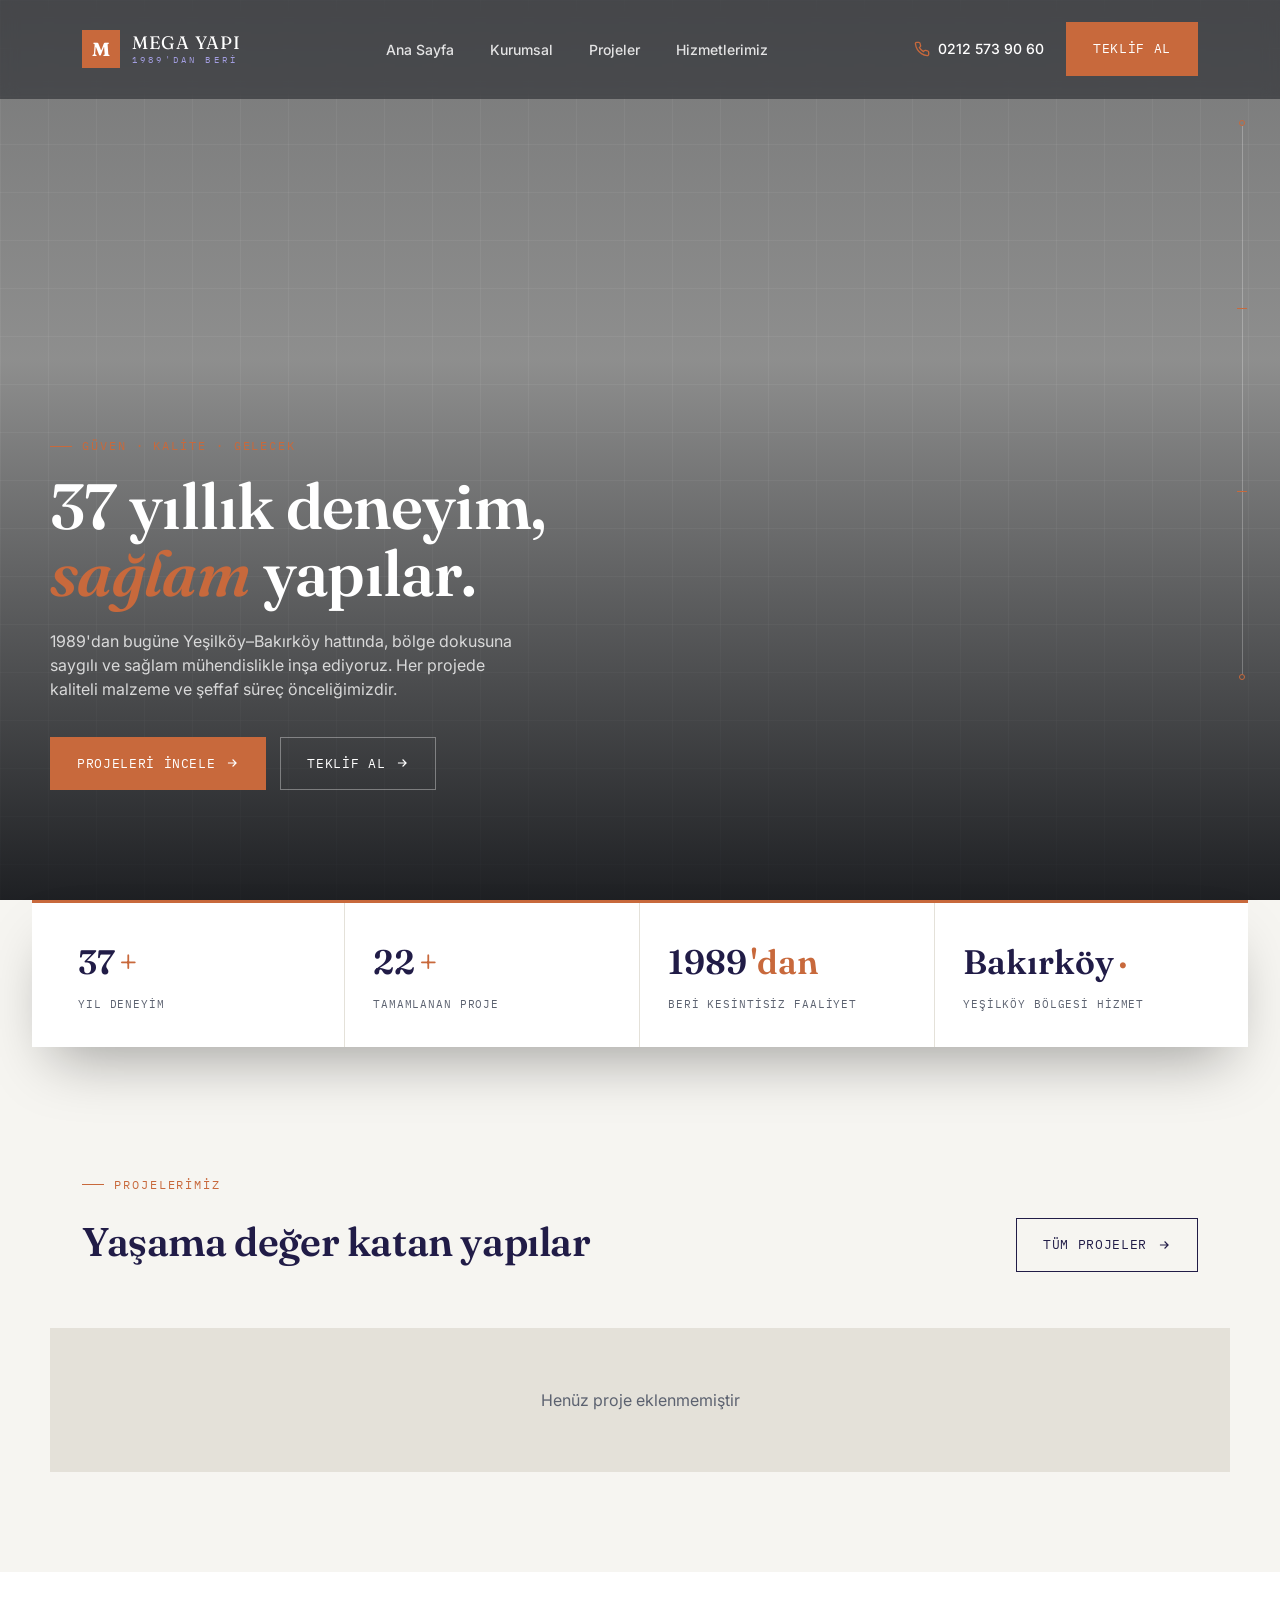
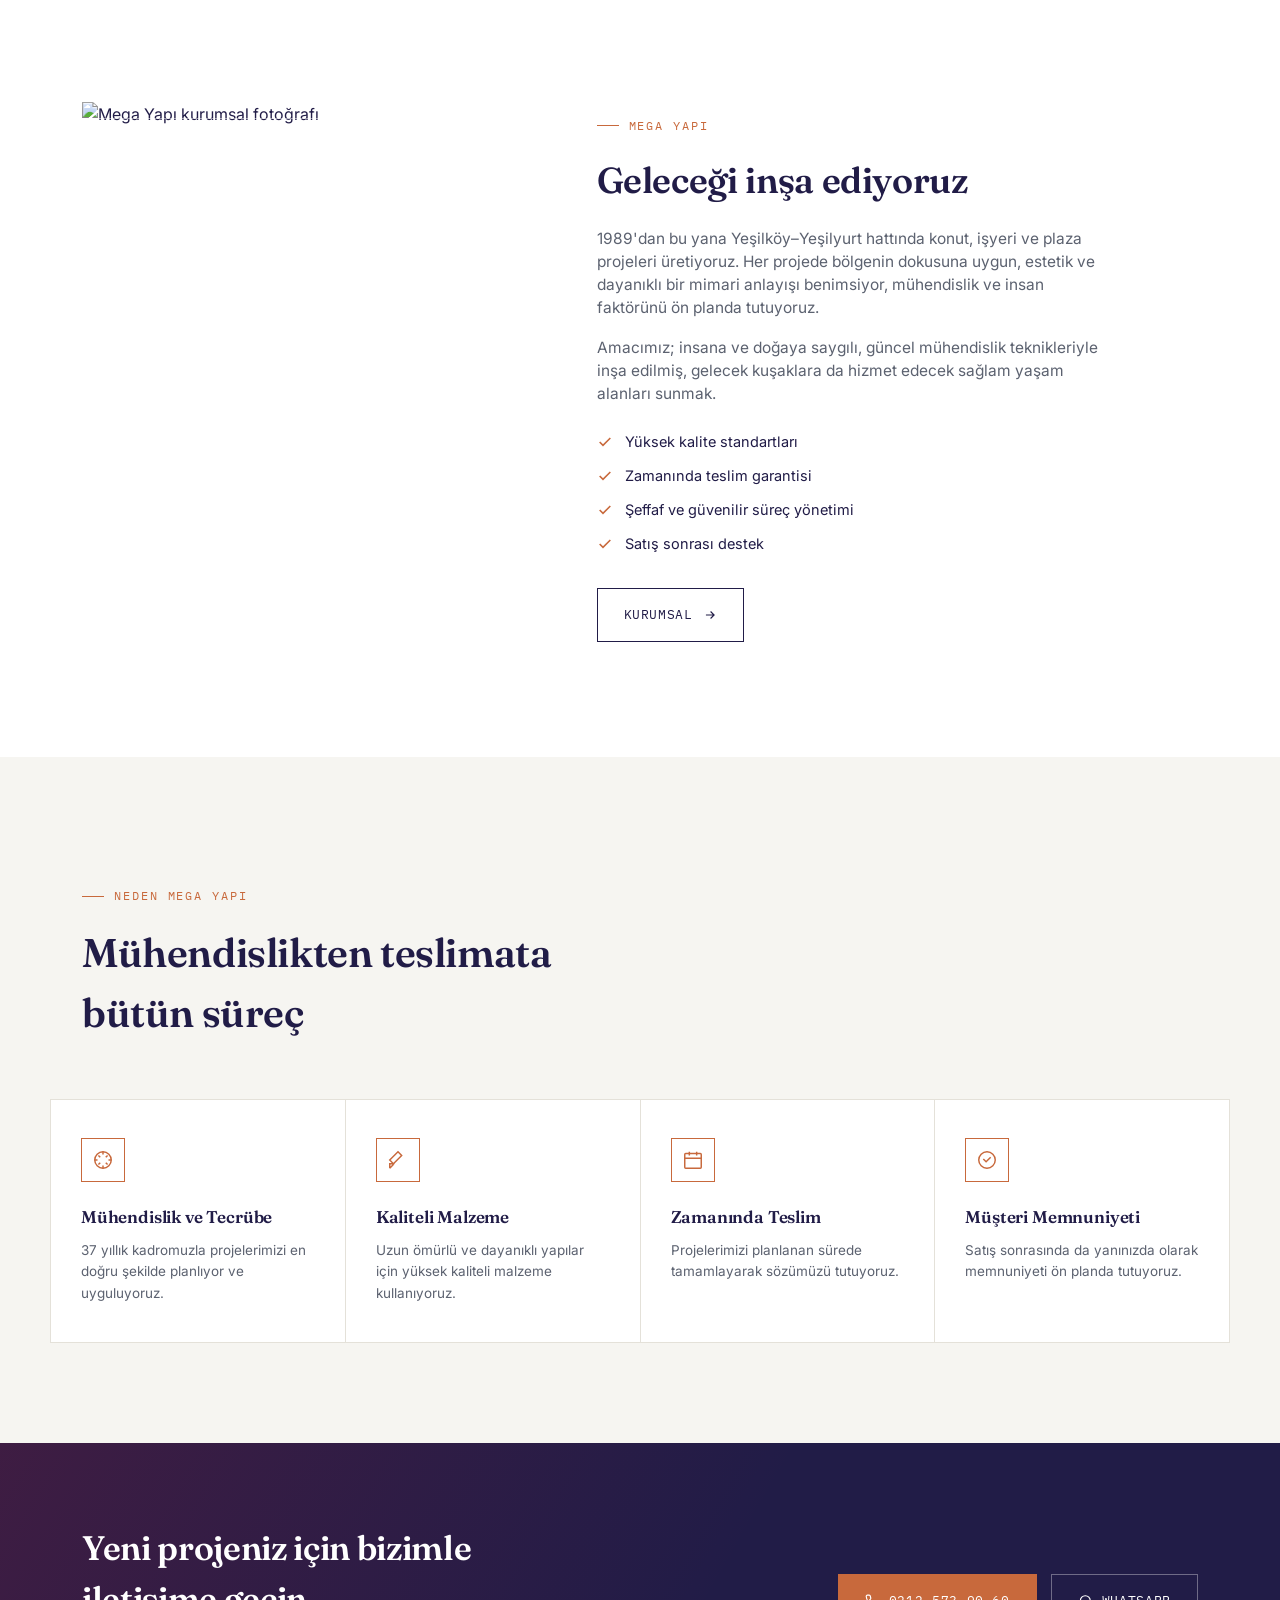
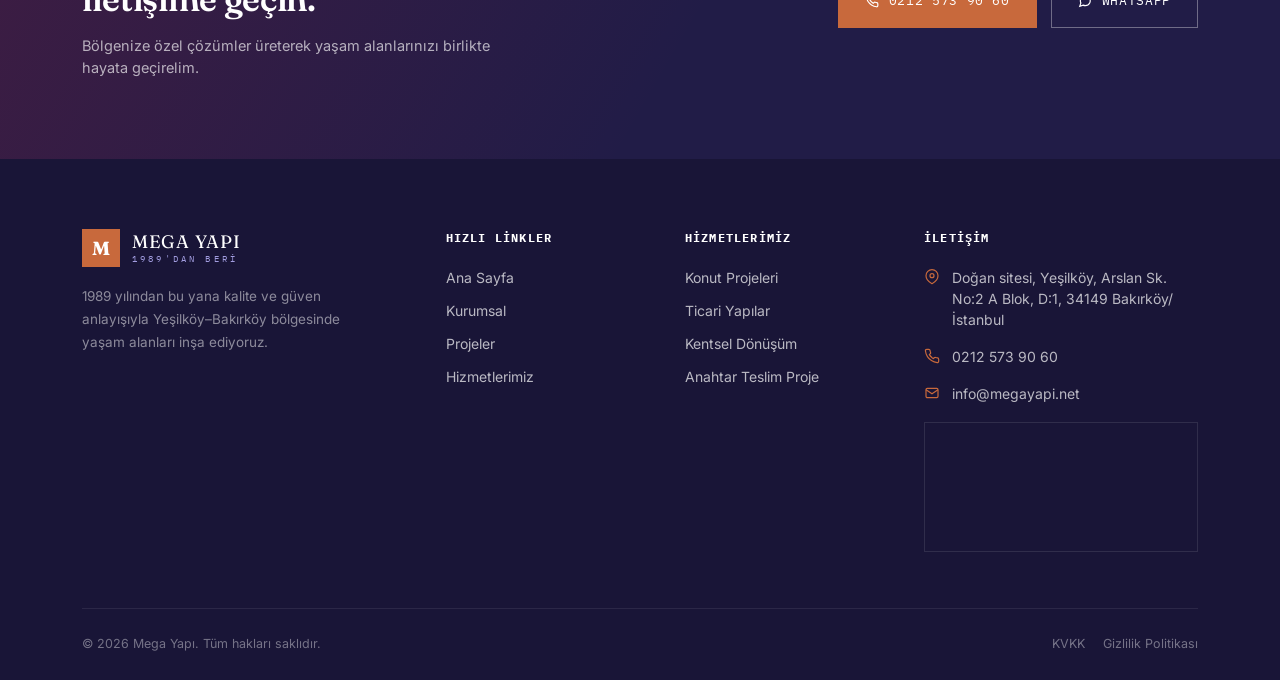
==== index.html @ 312c589a "Update index.html" ====
<!DOCTYPE html>
<html lang="tr">
<head>
<meta charset="UTF-8">
<meta name="viewport" content="width=device-width, initial-scale=1.0">
<title>Mega Yapı — 1989'dan Bugüne Güven, Kalite, Gelecek</title>
<meta name="description" content="1989'dan bu yana Yeşilköy–Bakırköy bölgesinde 37 yıllık deneyimle konut, işyeri ve plaza projeleri üretiyoruz. Kalite, güven ve şeffaf süreç yönetimi ile sağlam yapılar inşa ediyoruz.">
<meta property="og:title" content="Mega Yapı — 1989'dan Bugüne Güven, Kalite, Gelecek">
<meta property="og:description" content="37 yıllık deneyimle, Yeşilköy–Bakırköy bölgesinde yaşam alanları inşa ediyoruz.">
<meta property="og:type" content="website">
<meta property="og:image" content="https://megayapi.net/images/slider/Hrt2.jpg">
<meta name="twitter:card" content="summary_large_image">
<meta name="twitter:title" content="Mega Yapı — 1989'dan Bugüne Güven, Kalite, Gelecek">
<meta name="twitter:description" content="37 yıllık deneyimle, Yeşilköy–Bakırköy bölgesinde yaşam alanları inşa ediyoruz.">
<meta name="twitter:image" content="https://megayapi.net/images/slider/Hrt2.jpg">

<script type="application/ld+json">
{
  "@context": "https://schema.org",
  "@type": "LocalBusiness",
  "name": "Mega Yapı",
  "description": "İnşaat ve gayrimenkul geliştirme şirketi",
  "image": "https://megayapi.net/images/slider/Hrt2.jpg",
  "address": {
    "@type": "PostalAddress",
    "streetAddress": "Yeşilköy Mah. Demiryolu Cad. No:32",
    "addressLocality": "Bakırköy",
    "addressRegion": "İstanbul",
    "postalCode": "34570",
    "addressCountry": "TR"
  },
  "telephone": "+902125739060",
  "email": "info@megayapi.net",
  "founded": "1989",
  "foundingDate": "1989",
  "sameAs": [
    "https://www.instagram.com/megayapi",
    "https://www.facebook.com/megayapi",
    "https://www.linkedin.com/company/megayapi"
  ]
}
</script>

<link rel="preconnect" href="https://fonts.googleapis.com">
<link href="https://fonts.googleapis.com/css2?family=Fraunces:opsz,wght@9..144,400;9..144,500;9..144,600;9..144,700&family=Inter:wght@400;500;600;700&family=IBM+Plex+Mono:wght@400;500;600&display=swap" rel="stylesheet">
<link rel="stylesheet" href="assets/css/style.css">
<style>
  .hero{
    position:relative;min-height:100vh;
    display:flex;align-items:flex-end;
    overflow:hidden;color:#fff;
  }
  .hero-bg{
    position:absolute;inset:0;
    background-image:linear-gradient(180deg, rgba(15,17,21,0.55) 0%, rgba(15,17,21,0.45) 40%, rgba(12,14,18,0.92) 100%), url('https://megayapi.net/images/slider/Hrt2.jpg');
    background-size:cover;background-position:center;
  }
  .blueprint-grid{
    position:absolute;inset:0;
    background-image:
      linear-gradient(rgba(255,255,255,0.05) 1px, transparent 1px),
      linear-gradient(90deg, rgba(255,255,255,0.05) 1px, transparent 1px);
    background-size:48px 48px;
    mix-blend-mode:overlay;
    pointer-events:none;
  }
  .dim-rail{
    position:absolute;right:28px;top:120px;bottom:220px;width:20px;
    display:flex;flex-direction:column;justify-content:space-between;
    align-items:center;
  }
  .dim-rail .stem{width:1px;flex:1;background:rgba(255,255,255,0.25);}
  .dim-rail .tick{width:10px;height:1px;background:var(--red);}
  .dim-rail .cap{width:6px;height:6px;border:1px solid var(--red);border-radius:50%;}
  .hero-inner{
    position:relative;z-index:2;padding:160px 0 0;width:100%;
  }
  .hero-content{max-width:640px;}
  .hero h1{
    font-size:clamp(38px,5.6vw,64px);
    line-height:1.04;color:#fff;margin-bottom:22px;
  }
  .hero h1 em{font-style:italic;color:var(--red);}
  .hero p.lead{
    font-size:16px;color:rgba(255,255,255,0.78);max-width:480px;margin-bottom:36px;
  }
  .hero-ctas{display:flex;gap:14px;flex-wrap:wrap;margin-bottom:110px;}

  .stats{
    position:relative;z-index:3;
    background:var(--white);
    margin:0 32px -1px;
    border-top:3px solid var(--red);
    box-shadow:0 30px 60px -20px rgba(0,0,0,0.35);
  }
  .stats-grid{
    max-width:1180px;margin:0 auto;
    display:grid;grid-template-columns:repeat(4,1fr);
  }
  .stat{
    padding:34px 28px;border-right:1px solid var(--line);
  }
  .stat:last-child{border-right:none;}
  .stat .num{
    font-family:'Fraunces',serif;font-size:34px;font-weight:600;color:var(--ink);
    display:flex;align-items:baseline;gap:4px;
  }
  .stat .num span{color:var(--red);}
  .stat .label{
    font-family:'IBM Plex Mono',monospace;font-size:11px;letter-spacing:0.08em;
    text-transform:uppercase;color:var(--steel);margin-top:8px;
  }

  section{padding:130px 0 100px;}
  .section-head{
    display:flex;justify-content:space-between;align-items:flex-end;
    margin-bottom:56px;gap:24px;flex-wrap:wrap;
  }
  .section-head h2{font-size:clamp(28px,3.4vw,40px);max-width:520px;}

  .projects-grid{
    display:grid;grid-template-columns:repeat(4,1fr);gap:2px;
    background:var(--line);
  }
  .project-card{
    position:relative;background:var(--ink);aspect-ratio:3/4;overflow:hidden;
    display:flex;flex-direction:column;justify-content:flex-end;cursor:pointer;
  }
  .project-card img{
    position:absolute;inset:0;width:100%;height:100%;object-fit:cover;
    transition:transform .6s cubic-bezier(.2,.7,.2,1);
  }
  .project-card::before{
    content:"";position:absolute;inset:0;
    background:linear-gradient(180deg, rgba(15,17,21,0) 40%, rgba(10,11,14,0.94) 100%);
    z-index:1;
  }
  .project-card:hover img{transform:scale(1.07);}
  .project-body{position:relative;z-index:2;padding:22px;color:#fff;}
  .project-tag{
    font-family:'IBM Plex Mono',monospace;font-size:11px;color:var(--red);
    letter-spacing:0.08em;margin-bottom:8px;display:block;
  }
  .project-body h3{font-size:19px;color:#fff;margin-bottom:4px;font-weight:600;}
  .project-body .loc{font-size:12px;color:rgba(255,255,255,0.65);text-transform:uppercase;letter-spacing:0.04em;margin-bottom:14px;}
  .project-link{
    font-family:'IBM Plex Mono',monospace;font-size:11px;color:#fff;
    display:inline-flex;align-items:center;gap:6px;letter-spacing:0.05em;
    border-bottom:1px solid rgba(255,255,255,0.3);padding-bottom:4px;
  }
  .project-link svg{width:11px;height:11px;}

  .about{background:var(--white);}
  .about-grid{
    display:grid;grid-template-columns:0.85fr 1.15fr;gap:70px;align-items:center;
  }
  .about-media{position:relative;aspect-ratio:4/5;overflow:hidden;}
  .about-media img{width:100%;height:100%;object-fit:cover;}
  .about-media .frame{
    position:absolute;inset:16px;border:1px solid rgba(255,255,255,0.5);pointer-events:none;
  }
  .about-text p{color:var(--steel);font-size:15.5px;margin-bottom:16px;max-width:520px;}
  .check-list{margin:26px 0 34px;display:grid;gap:12px;}
  .check-list li{display:flex;align-items:center;gap:12px;font-size:14.5px;color:var(--ink);}
  .check-list svg{width:16px;height:16px;color:var(--red);flex-shrink:0;}

  .services{background:var(--paper);}
  .services-grid{display:grid;grid-template-columns:repeat(4,1fr);gap:1px;background:var(--line);border:1px solid var(--line);}
  .service-card{background:var(--white);padding:38px 30px;}
  .service-icon{
    width:44px;height:44px;border:1px solid var(--red);
    display:flex;align-items:center;justify-content:center;margin-bottom:22px;
  }
  .service-icon svg{width:22px;height:22px;color:var(--red);}
  .service-card h3{font-size:17px;margin-bottom:10px;font-weight:600;}
  .service-card p{font-size:13.5px;color:var(--steel);line-height:1.6;}

  .cta{
    position:relative;background:var(--ink);color:#fff;padding:80px 0;overflow:hidden;
  }
  .cta::before{
    content:"";position:absolute;inset:0;
    background-image:linear-gradient(120deg, rgba(195,31,46,0.18), transparent 55%);
  }
  .cta-inner{position:relative;z-index:1;display:flex;justify-content:space-between;align-items:center;gap:30px;flex-wrap:wrap;}
  .cta h2{font-size:clamp(24px,3vw,34px);max-width:480px;color:#fff;margin-bottom:10px;}
  .cta p{color:rgba(255,255,255,0.65);font-size:14.5px;max-width:420px;}
  .cta-actions{display:flex;gap:14px;flex-wrap:wrap;}

  @media (max-width:900px){
    nav{display:none;}
    .head-phone{display:none;}
    .burger{display:flex;}
    .stats-grid{grid-template-columns:repeat(2,1fr);}
    .stat:nth-child(2){border-right:none;}
    .stat{border-bottom:1px solid var(--line);}
    .projects-grid{grid-template-columns:repeat(2,1fr);}
    .about-grid{grid-template-columns:1fr;}
    .about-media{aspect-ratio:16/9;}
    .services-grid{grid-template-columns:repeat(2,1fr);}
    .hero-ctas{margin-bottom:70px;}
    .dim-rail{display:none;}
  }
  @media (max-width:560px){
    .projects-grid{grid-template-columns:1fr;}
    .services-grid{grid-template-columns:1fr;}
    .stats-grid{grid-template-columns:1fr;}
    .stat{border-right:none;}
    .cta-inner{flex-direction:column;align-items:flex-start;}
  }
</style>
</head>
<body>

<header id="siteHeader">
  <div class="wrap">
    <a class="logo" href="index.html">
      <div class="mark">M</div>
      <div class="word">MEGA YAPI<span>1989'DAN BERİ</span></div>
    </a>
    <nav>
      <ul>
        <li><a href="index.html">Ana Sayfa</a></li>
        <li><a href="kurumsal.html">Kurumsal</a></li>
        <li><a href="projeler.html">Projeler</a></li>
        <li><a href="hizmetler.html">Hizmetlerimiz</a></li>
      </ul>
    </nav>
    <div class="head-actions">
      <a class="head-phone" href="tel:+902125739060">
        <svg viewBox="0 0 24 24" fill="none" stroke="currentColor" stroke-width="2"><path d="M22 16.92v3a2 2 0 0 1-2.18 2 19.79 19.79 0 0 1-8.63-3.07 19.5 19.5 0 0 1-6-6 19.79 19.79 0 0 1-3.07-8.67A2 2 0 0 1 4.12 2h3a2 2 0 0 1 2 1.72 12.84 12.84 0 0 0 .7 2.81 2 2 0 0 1-.45 2.11L8.09 9.91a16 16 0 0 0 6 6l1.27-1.27a2 2 0 0 1 2.11-.45 12.84 12.84 0 0 0 2.81.7A2 2 0 0 1 22 16.92z"/></svg>
        0212 573 90 60
      </a>
      <a class="btn btn-primary" href="#iletisim">Teklif Al</a>
      <button class="burger" id="burgerBtn" aria-label="Menü" aria-expanded="false"><span></span><span></span><span></span></button>
    </div>
  </div>
</header>

<section class="hero" id="top" style="padding:0;">
  <div class="hero-bg"></div>
  <div class="blueprint-grid"></div>
  <div class="dim-rail">
    <div class="cap"></div><div class="stem"></div><div class="tick"></div>
    <div class="stem"></div><div class="tick"></div><div class="stem"></div><div class="cap"></div>
  </div>
  <div class="hero-inner wrap">
    <div class="hero-content">
      <div class="eyebrow">Güven · Kalite · Gelecek</div>
      <h1>37 yıllık deneyim,<br><em>sağlam</em> yapılar.</h1>
      <p class="lead">1989'dan bugüne Yeşilköy–Bakırköy hattında, bölge dokusuna saygılı ve sağlam mühendislikle inşa ediyoruz. Her projede kaliteli malzeme ve şeffaf süreç önceliğimizdir.</p>
      <div class="hero-ctas">
        <a class="btn btn-primary" href="projeler.html">Projeleri İncele
          <svg viewBox="0 0 24 24" fill="none" stroke="currentColor" stroke-width="2"><path d="M5 12h14M13 6l6 6-6 6"/></svg>
        </a>
        <a class="btn btn-ghost" href="#iletisim">Teklif Al
          <svg viewBox="0 0 24 24" fill="none" stroke="currentColor" stroke-width="2"><path d="M5 12h14M13 6l6 6-6 6"/></svg>
        </a>
      </div>
    </div>
  </div>
</section>

<div class="stats">
  <div class="stats-grid">
    <div class="stat">
      <div class="num">37<span>+</span></div>
      <div class="label">Yıl Deneyim</div>
    </div>
    <div class="stat">
      <div class="num">22<span>+</span></div>
      <div class="label">Tamamlanan Proje</div>
    </div>
    <div class="stat">
      <div class="num">1989<span>'dan</span></div>
      <div class="label">Beri Kesintisiz Faaliyet</div>
    </div>
    <div class="stat">
      <div class="num">Bakırköy<span>·</span></div>
      <div class="label">Yeşilköy Bölgesi Hizmet</div>
    </div>
  </div>
</div>

<section id="projeler">
  <div class="wrap">
    <div class="section-head">
      <div>
        <div class="eyebrow">Projelerimiz</div>
        <h2>Yaşama değer katan yapılar</h2>
      </div>
      <a class="btn btn-dark" href="projeler.html">Tüm Projeler
        <svg viewBox="0 0 24 24" fill="none" stroke="currentColor" stroke-width="2"><path d="M5 12h14M13 6l6 6-6 6"/></svg>
      </a>
    </div>
  </div>
  <div class="wrap" style="padding:0;">
    <div class="projects-grid" id="homeProjectsGrid">
      <div style="grid-column:1/-1;text-align:center;padding:60px 20px;color:var(--steel);">
        <p>Henüz proje eklenmemiştir</p>
      </div>
    </div>
  </div>
</section>

<section class="about" id="kurumsal">
  <div class="wrap about-grid">
    <div class="about-media">
      <img src="https://megayapi.net/images/headers/kurumsal.jpg" alt="Mega Yapı kurumsal fotoğrafı">
      <div class="frame"></div>
    </div>
    <div class="about-text">
      <div class="eyebrow">Mega Yapı</div>
      <h2 style="font-size:clamp(26px,3vw,36px);margin-bottom:20px;">Geleceği inşa ediyoruz</h2>
      <p>1989'dan bu yana Yeşilköy–Yeşilyurt hattında konut, işyeri ve plaza projeleri üretiyoruz. Her projede bölgenin dokusuna uygun, estetik ve dayanıklı bir mimari anlayışı benimsiyor, mühendislik ve insan faktörünü ön planda tutuyoruz.</p>
      <p>Amacımız; insana ve doğaya saygılı, güncel mühendislik teknikleriyle inşa edilmiş, gelecek kuşaklara da hizmet edecek sağlam yaşam alanları sunmak.</p>
      <ul class="check-list">
        <li><svg viewBox="0 0 24 24" fill="none" stroke="currentColor" stroke-width="2.4"><path d="M20 6L9 17l-5-5"/></svg>Yüksek kalite standartları</li>
        <li><svg viewBox="0 0 24 24" fill="none" stroke="currentColor" stroke-width="2.4"><path d="M20 6L9 17l-5-5"/></svg>Zamanında teslim garantisi</li>
        <li><svg viewBox="0 0 24 24" fill="none" stroke="currentColor" stroke-width="2.4"><path d="M20 6L9 17l-5-5"/></svg>Şeffaf ve güvenilir süreç yönetimi</li>
        <li><svg viewBox="0 0 24 24" fill="none" stroke="currentColor" stroke-width="2.4"><path d="M20 6L9 17l-5-5"/></svg>Satış sonrası destek</li>
      </ul>
      <a class="btn btn-dark" href="kurumsal.html">Kurumsal
        <svg viewBox="0 0 24 24" fill="none" stroke="currentColor" stroke-width="2"><path d="M5 12h14M13 6l6 6-6 6"/></svg>
      </a>
    </div>
  </div>
</section>

<section class="services" id="hizmetler">
  <div class="wrap">
    <div class="section-head">
      <div>
        <div class="eyebrow">Neden Mega Yapı</div>
        <h2>Mühendislikten teslimata bütün süreç</h2>
      </div>
    </div>
  </div>
  <div class="wrap" style="padding:0;">
    <div class="services-grid">
      <div class="service-card">
        <div class="service-icon"><svg viewBox="0 0 24 24" fill="none" stroke="currentColor" stroke-width="1.6"><circle cx="12" cy="12" r="9"/><path d="M12 3v3M12 18v3M3 12h3M18 12h3M7 7l2 2M17 7l-2 2M7 17l2-2M17 17l-2-2"/></svg></div>
        <h3>Mühendislik ve Tecrübe</h3>
        <p>37 yıllık kadromuzla projelerimizi en doğru şekilde planlıyor ve uyguluyoruz.</p>
      </div>
      <div class="service-card">
        <div class="service-icon"><svg viewBox="0 0 24 24" fill="none" stroke="currentColor" stroke-width="1.6"><path d="M3 21l4-4M3 21v-5h5"/><path d="M12 3l4 4-9 9-4-4 9-9z"/></svg></div>
        <h3>Kaliteli Malzeme</h3>
        <p>Uzun ömürlü ve dayanıklı yapılar için yüksek kaliteli malzeme kullanıyoruz.</p>
      </div>
      <div class="service-card">
        <div class="service-icon"><svg viewBox="0 0 24 24" fill="none" stroke="currentColor" stroke-width="1.6"><rect x="3" y="5" width="18" height="16" rx="1"/><path d="M3 10h18M8 3v4M16 3v4"/></svg></div>
        <h3>Zamanında Teslim</h3>
        <p>Projelerimizi planlanan sürede tamamlayarak sözümüzü tutuyoruz.</p>
      </div>
      <div class="service-card">
        <div class="service-icon"><svg viewBox="0 0 24 24" fill="none" stroke="currentColor" stroke-width="1.6"><path d="M8 11l3 3 5-5"/><circle cx="12" cy="12" r="9"/></svg></div>
        <h3>Müşteri Memnuniyeti</h3>
        <p>Satış sonrasında da yanınızda olarak memnuniyeti ön planda tutuyoruz.</p>
      </div>
    </div>
  </div>
</section>

<div class="cta">
  <div class="wrap cta-inner">
    <div>
      <h2>Yeni projeniz için bizimle iletişime geçin.</h2>
      <p>Bölgenize özel çözümler üreterek yaşam alanlarınızı birlikte hayata geçirelim.</p>
    </div>
    <div class="cta-actions">
      <a class="btn btn-primary" href="tel:+902125739060">
        <svg viewBox="0 0 24 24" fill="none" stroke="currentColor" stroke-width="2"><path d="M22 16.92v3a2 2 0 0 1-2.18 2 19.79 19.79 0 0 1-8.63-3.07 19.5 19.5 0 0 1-6-6 19.79 19.79 0 0 1-3.07-8.67A2 2 0 0 1 4.12 2h3a2 2 0 0 1 2 1.72 12.84 12.84 0 0 0 .7 2.81 2 2 0 0 1-.45 2.11L8.09 9.91a16 16 0 0 0 6 6l1.27-1.27a2 2 0 0 1 2.11-.45 12.84 12.84 0 0 0 2.81.7A2 2 0 0 1 22 16.92z"/></svg>
        0212 573 90 60
      </a>
      <a class="btn btn-ghost" href="https://wa.me/902125739060" target="_blank" rel="noopener">
        <svg viewBox="0 0 24 24" fill="none" stroke="currentColor" stroke-width="2"><path d="M21 11.5a8.38 8.38 0 0 1-.9 3.8 8.5 8.5 0 0 1-7.6 4.7 8.38 8.38 0 0 1-3.8-.9L3 21l1.9-5.7a8.38 8.38 0 0 1-.9-3.8 8.5 8.5 0 0 1 8.5-8.5 8.38 8.38 0 0 1 8.5 8.5Z"/></svg>
        WhatsApp
      </a>
    </div>
  </div>
</div>

<footer id="iletisim">
  <div class="wrap">
    <div class="footer-grid">
      <div class="footer-brand">
        <a class="logo" href="index.html">
          <div class="mark">M</div>
          <div class="word" style="color:#fff;">MEGA YAPI<span>1989'DAN BERİ</span></div>
        </a>
        <p>1989 yılından bu yana kalite ve güven anlayışıyla Yeşilköy–Bakırköy bölgesinde yaşam alanları inşa ediyoruz.</p>
        
      </div>
      <div class="footer-col">
        <h4>Hızlı Linkler</h4>
        <ul>
          <li><a href="index.html">Ana Sayfa</a></li>
          <li><a href="kurumsal.html">Kurumsal</a></li>
          <li><a href="projeler.html">Projeler</a></li>
          <li><a href="hizmetler.html">Hizmetlerimiz</a></li>
        </ul>
      </div>
      <div class="footer-col">
        <h4>Hizmetlerimiz</h4>
        <ul>
          <li><a href="#">Konut Projeleri</a></li>
          <li><a href="#">Ticari Yapılar</a></li>
          <li><a href="#">Kentsel Dönüşüm</a></li>
          <li><a href="#">Anahtar Teslim Proje</a></li>
        </ul>
      </div>
      <div class="footer-col">
        <h4>İletişim</h4>
        <ul class="footer-contact">
          <li><svg viewBox="0 0 24 24" fill="none" stroke="currentColor" stroke-width="1.8"><path d="M21 10c0 7-9 12-9 12s-9-5-9-12a9 9 0 0 1 18 0z"/><circle cx="12" cy="10" r="3"/></svg><span>Doğan sitesi, Yeşilköy, Arslan Sk. No:2 A Blok, D:1, 34149 Bakırköy/İstanbul</span></li>
          <li><svg viewBox="0 0 24 24" fill="none" stroke="currentColor" stroke-width="1.8"><path d="M22 16.92v3a2 2 0 0 1-2.18 2 19.79 19.79 0 0 1-8.63-3.07 19.5 19.5 0 0 1-6-6 19.79 19.79 0 0 1-3.07-8.67A2 2 0 0 1 4.12 2h3a2 2 0 0 1 2 1.72 12.84 12.84 0 0 0 .7 2.81 2 2 0 0 1-.45 2.11L8.09 9.91a16 16 0 0 0 6 6l1.27-1.27a2 2 0 0 1 2.11-.45 12.84 12.84 0 0 0 2.81.7A2 2 0 0 1 22 16.92z"/></svg><a href="tel:+902125739060">0212 573 90 60</a></li>
          <li><svg viewBox="0 0 24 24" fill="none" stroke="currentColor" stroke-width="1.8"><rect x="3" y="5" width="18" height="14" rx="2"/><path d="M3 7l9 6 9-6"/></svg><a href="mailto:info@megayapi.net">info@megayapi.net</a></li>
        </ul>
        <div class="map-frame">
          <iframe src="https://www.google.com/maps/embed?pb=!1m18!1m12!1m3!1d3012.8884619821874!2d28.831822276151293!3d40.96202222227167!2m3!1f0!2f0!3f0!3m2!1i1024!2i768!4f13.1!3m3!1m2!1s0x14caa37582ceaa2f%3A0x5f963b68805dc794!2sMEGA%20YAPI!5e0!3m2!1sen!2str!4v1783405881844!5m2!1sen!2str" width="600" height="450" style="border:0;" allowfullscreen="" loading="lazy" referrerpolicy="strict-origin-when-cross-origin" title="Mega Yapı konum haritası"></iframe>
        </div>
      </div>
    </div>
    <div class="footer-bottom">
      <span>© 2026 Mega Yapı. Tüm hakları saklıdır.</span>
      <span style="display:flex;gap:18px;"><a href="#">KVKK</a><a href="#">Gizlilik Politikası</a></span>
    </div>
  </div>
</footer>

<script src="assets/js/app.js"></script>
<script>
  function renderHomeProjects() {
    const projects = getProjects();
    const grid = document.getElementById('homeProjectsGrid');
    
    if (projects.length === 0) {
      grid.innerHTML = '<div style="grid-column:1/-1;text-align:center;padding:60px 20px;color:var(--steel);"><p>Henüz proje eklenmemiştir</p></div>';
      return;
    }
    
    // İlk 8 projeyi göster
    const displayProjects = projects.slice(0, 8);
    grid.innerHTML = displayProjects.map(p => `
      <a href="proje-detay.html?id=${p.id}" class="project-card">
        <img src="${p.image}" alt="${p.name}">
        <div class="project-body">
          <span class="project-tag">${p.year}</span>
          <h3>${p.name}</h3>
          <div class="loc">${p.address}</div>
          <span class="project-link">Detayları İncele
            <svg viewBox="0 0 24 24" fill="none" stroke="currentColor" stroke-width="2"><path d="M5 12h14M13 6l6 6-6 6"/></svg>
          </span>
        </div>
      </a>
    `).join('');
  }
  
  document.addEventListener('DOMContentLoaded', renderHomeProjects);
</script>
</body>
</html>
---- assets/css/style.css ----
/* Mega Yapı - Ortak Stiller */

:root{
  --ink:#211c47;
  --ink-2:#191537;
  --paper:#f6f5f1;
  --white:#ffffff;
  --steel:#5c6270;
  --steel-light:#a29de0;
  --line:#e4e1d9;
  --red:#c8693c;
  --red-deep:#a8532c;
}

*{margin:0;padding:0;box-sizing:border-box;}
html{scroll-behavior:smooth;}
body{
  font-family:'Inter',sans-serif;
  color:var(--ink);
  background:var(--paper);
  line-height:1.5;
  -webkit-font-smoothing:antialiased;
}

img{display:block;max-width:100%;}
a{color:inherit;text-decoration:none;}
a:focus-visible{outline:2px solid var(--red);outline-offset:2px;}
ul{list-style:none;}

.wrap{max-width:1180px;margin:0 auto;padding:0 32px;}

.eyebrow{
  font-family:'IBM Plex Mono',monospace;
  font-size:12px;
  letter-spacing:0.16em;
  text-transform:uppercase;
  color:var(--red);
  display:flex;
  align-items:center;
  gap:10px;
  margin-bottom:18px;
}

.eyebrow::before{
  content:"";
  width:22px;height:1px;background:var(--red);display:inline-block;
}

h1,h2,h3{font-family:'Fraunces',serif;font-weight:600;letter-spacing:-0.01em;}

.btn{
  display:inline-flex;align-items:center;gap:10px;
  font-family:'IBM Plex Mono',monospace;
  font-size:13px;letter-spacing:0.05em;text-transform:uppercase;
  padding:16px 26px;border:1px solid transparent;cursor:pointer;
  transition:all .25s ease;
}

.btn:focus-visible{outline:2px solid var(--red);outline-offset:2px;}
.btn-primary{background:var(--red);color:var(--white);}
.btn-primary:hover{background:var(--red-deep);}
.btn-ghost{border-color:rgba(255,255,255,0.35);color:var(--white);}
.btn-ghost:hover{border-color:#fff;background:rgba(255,255,255,0.06);}
.btn-dark{border-color:var(--ink);color:var(--ink);}
.btn-dark:hover{background:var(--ink);color:var(--white);}
.btn svg{width:14px;height:14px;transition:transform .25s ease;}
.btn:hover svg{transform:translateX(3px);}

/* ===== HEADER ===== */
header{
  position:fixed;top:0;left:0;right:0;z-index:100;
  padding:22px 0;
  transition:all .35s ease;
  border-bottom:1px solid transparent;
  background:rgba(20,23,28,0.5);
  backdrop-filter:blur(8px);
}

header.scrolled{
  background:rgba(20,23,28,0.94);
  padding:14px 0;
  border-bottom:1px solid rgba(255,255,255,0.08);
}

header .wrap{display:flex;align-items:center;justify-content:space-between;}
.logo{display:flex;align-items:center;gap:12px;color:#fff;}
.logo .mark{
  width:38px;height:38px;background:var(--red);
  display:flex;align-items:center;justify-content:center;
  font-family:'Fraunces',serif;font-weight:700;font-size:19px;color:#fff;
  flex-shrink:0;
}
.logo .word{font-family:'Fraunces',serif;font-size:18px;letter-spacing:0.04em;line-height:1.1;}
.logo .word span{display:block;font-family:'IBM Plex Mono',monospace;font-size:9px;letter-spacing:0.35em;color:var(--steel-light);margin-top:2px;}

nav ul{display:flex;gap:36px;}
nav a{
  color:rgba(255,255,255,0.85);font-size:14px;font-weight:500;
  position:relative;padding-bottom:4px;
}
nav a:hover{color:#fff;}

.head-actions{display:flex;align-items:center;gap:22px;}
.head-phone{display:flex;align-items:center;gap:8px;color:#fff;font-size:14px;font-weight:500;}
.head-phone svg{width:16px;height:16px;color:var(--red);}

.burger{display:none;flex-direction:column;gap:5px;cursor:pointer;background:none;border:none;padding:4px;}
.burger:focus-visible{outline:2px solid rgba(255,255,255,0.5);border-radius:4px;}
.burger span{width:24px;height:2px;background:#fff;transition:all .3s ease;}
.burger[aria-expanded="true"] span:nth-child(1){transform:rotate(45deg) translate(10px, 10px);}
.burger[aria-expanded="true"] span:nth-child(2){opacity:0;}
.burger[aria-expanded="true"] span:nth-child(3){transform:rotate(-45deg) translate(7px, -7px);}

/* Mobile menu */
nav.menu-open{
  display:flex !important;
  position:fixed;top:64px;left:0;right:0;
  background:rgba(20,23,28,0.98);
  flex-direction:column;
  padding:24px 32px;
  gap:18px;
  z-index:99;
}

nav.menu-open ul{flex-direction:column;gap:20px;}

/* ===== PAGE SECTIONS ===== */
section{padding:130px 0 100px;}

.section-head{
  display:flex;justify-content:space-between;align-items:flex-end;
  margin-bottom:56px;gap:24px;flex-wrap:wrap;
}

.section-head h2{font-size:clamp(28px,3.4vw,40px);max-width:520px;}

/* ===== FOOTER ===== */
footer{background:var(--ink-2);color:rgba(255,255,255,0.7);padding:70px 0 0;}

.footer-grid{
  display:grid;grid-template-columns:1.3fr 0.8fr 0.8fr 1.1fr;gap:40px;padding-bottom:56px;
  border-bottom:1px solid rgba(255,255,255,0.08);
}

.footer-brand .logo{margin-bottom:18px;}
.footer-brand p{font-size:13.5px;color:rgba(255,255,255,0.5);max-width:280px;line-height:1.7;}

.socials{display:flex;gap:10px;margin-top:22px;}
.socials a{
  width:34px;height:34px;border:1px solid rgba(255,255,255,0.15);
  display:flex;align-items:center;justify-content:center;
  transition:all .25s ease;
}
.socials a:hover{border-color:#fff;background:rgba(255,255,255,0.08);}
.socials svg{width:15px;height:15px;}

.footer-col h4{
  font-family:'IBM Plex Mono',monospace;font-size:12px;letter-spacing:0.1em;
  text-transform:uppercase;color:#fff;margin-bottom:20px;
}

.footer-col li{margin-bottom:12px;font-size:14px;}
.footer-col a:hover{color:#fff;}

.footer-contact li{display:flex;gap:12px;align-items:flex-start;margin-bottom:16px;}
.footer-contact svg{width:16px;height:16px;color:var(--red);flex-shrink:0;margin-top:2px;}

.map-frame{margin-top:18px;border:1px solid rgba(255,255,255,0.1);height:130px;overflow:hidden;filter:grayscale(0.4) contrast(1.05);}
.map-frame iframe{width:100%;height:100%;border:0;}

.footer-bottom{
  display:flex;justify-content:space-between;padding:26px 0;font-size:12.5px;color:rgba(255,255,255,0.4);
  flex-wrap:wrap;gap:10px;
}

.footer-bottom a:hover{color:#fff;}

/* ===== RESPONSIVE ===== */
@media (max-width:900px){
  nav{display:none;}
  .head-phone{display:none;}
  .burger{display:flex;}
  .footer-grid{grid-template-columns:1fr 1fr;}
}

@media (max-width:560px){
  .wrap{padding:0 20px;}
  .footer-grid{grid-template-columns:1fr;}
}

@media (prefers-reduced-motion: reduce){
  *{transition:none !important;animation:none !important;}
}
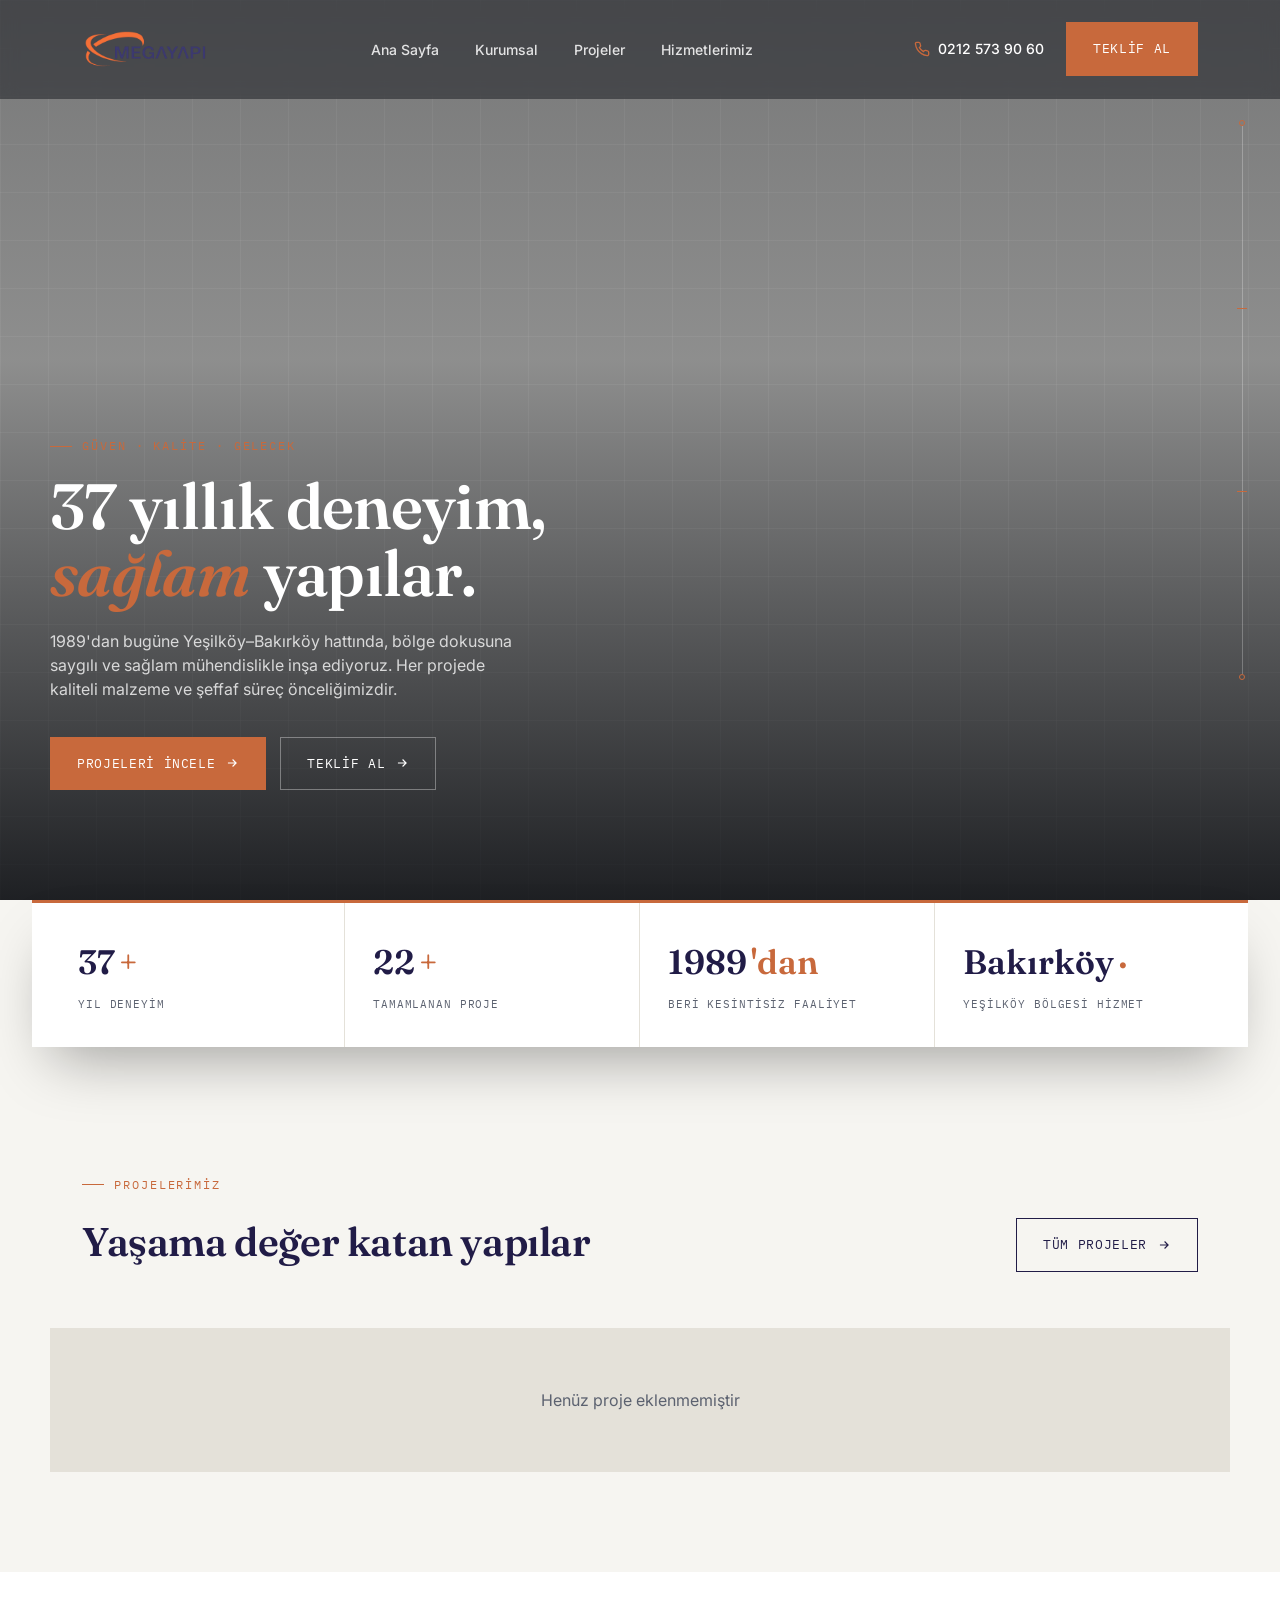
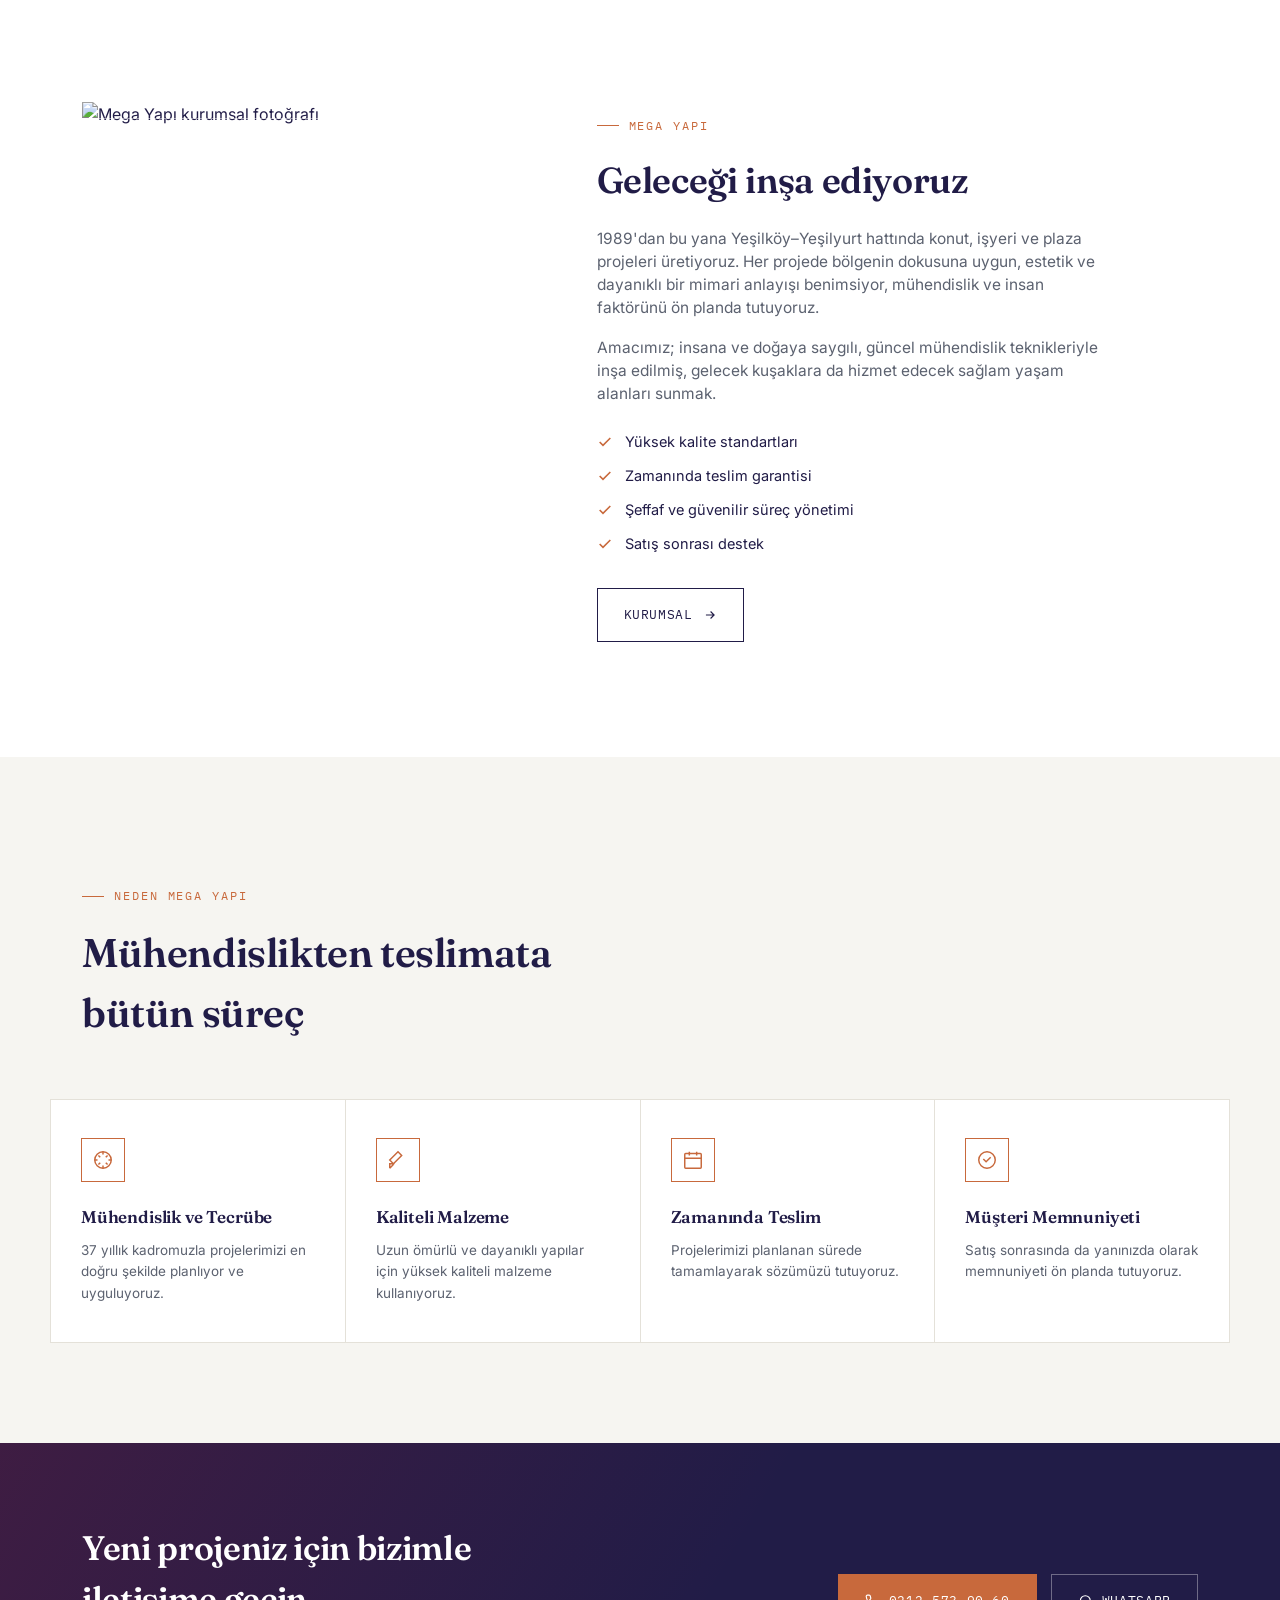
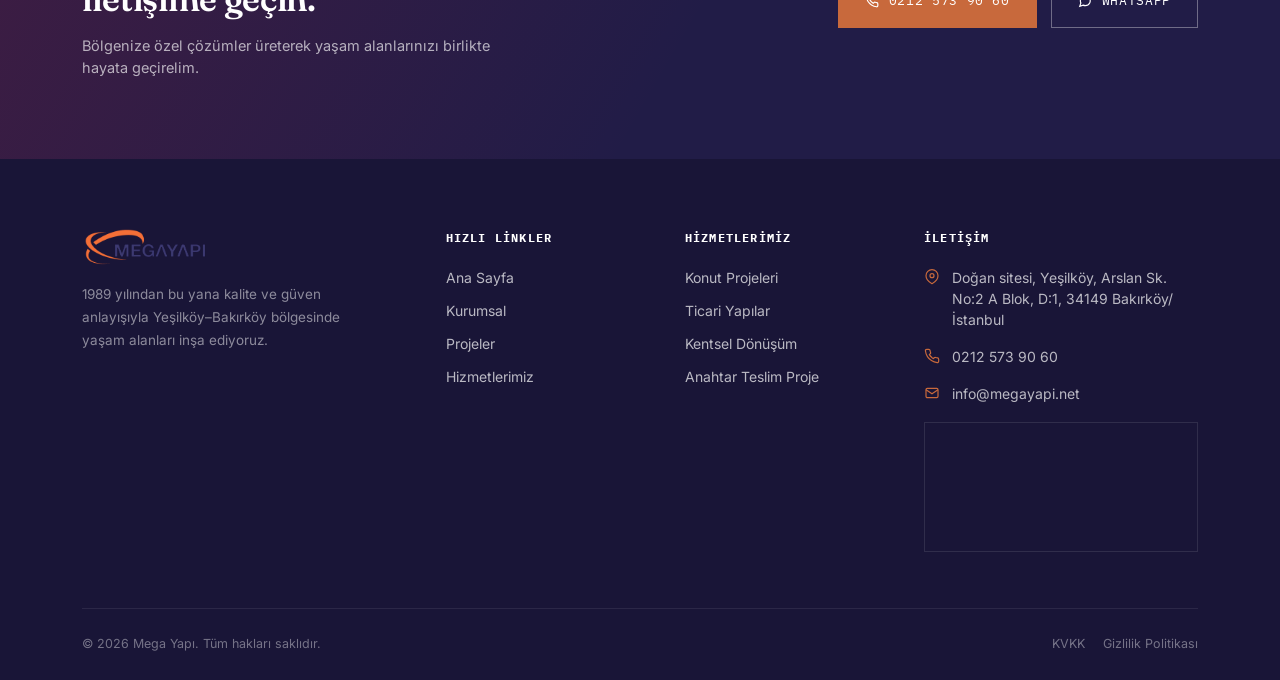
==== commit b6aee959: "Update index.html" ====
--- a/index.html
+++ b/index.html
@@ -215,8 +215,7 @@
 <header id="siteHeader">
   <div class="wrap">
     <a class="logo" href="index.html">
-      <div class="mark">M</div>
-      <div class="word">MEGA YAPI<span>1989'DAN BERİ</span></div>
+    <img src="assets/images/logobg.png" alt="Mega Yapı Logo" class="logo-img">
     </a>
     <nav>
       <ul>
@@ -386,9 +385,8 @@
     <div class="footer-grid">
       <div class="footer-brand">
         <a class="logo" href="index.html">
-          <div class="mark">M</div>
-          <div class="word" style="color:#fff;">MEGA YAPI<span>1989'DAN BERİ</span></div>
-        </a>
+    <img src="assets/images/logobg.png" alt="Mega Yapı Logo" class="logo-img">
+    </a>
         <p>1989 yılından bu yana kalite ve güven anlayışıyla Yeşilköy–Bakırköy bölgesinde yaşam alanları inşa ediyoruz.</p>
         
       </div>
--- a/assets/css/style.css
+++ b/assets/css/style.css
@@ -77,7 +77,7 @@
 }
 
 header.scrolled{
-  background:rgba(20,23,28,0.94);
+  background:rgba(35,32,90,.97);
   padding:14px 0;
   border-bottom:1px solid rgba(255,255,255,0.08);
 }
@@ -191,3 +191,7 @@
 @media (prefers-reduced-motion: reduce){
   *{transition:none !important;animation:none !important;}
 }
+.logo-img{
+    height:36px;
+    width:auto;
+}
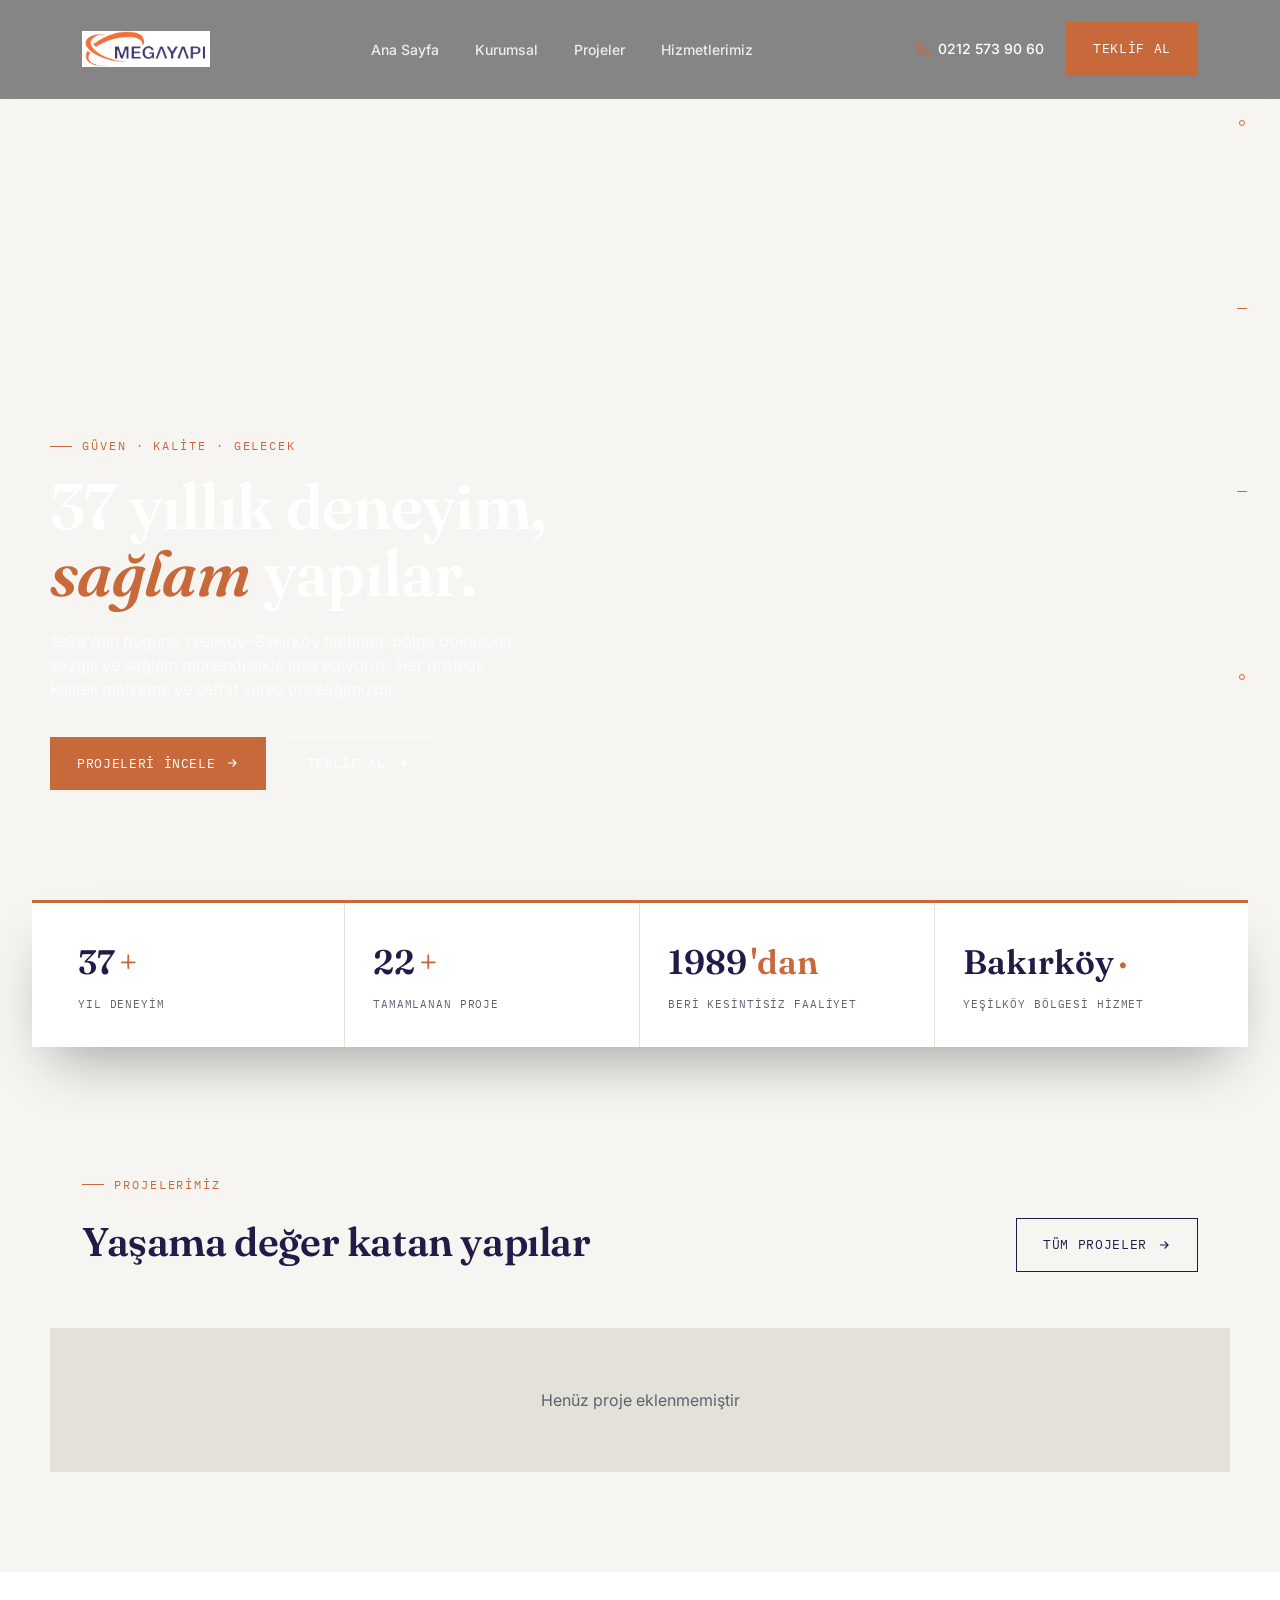
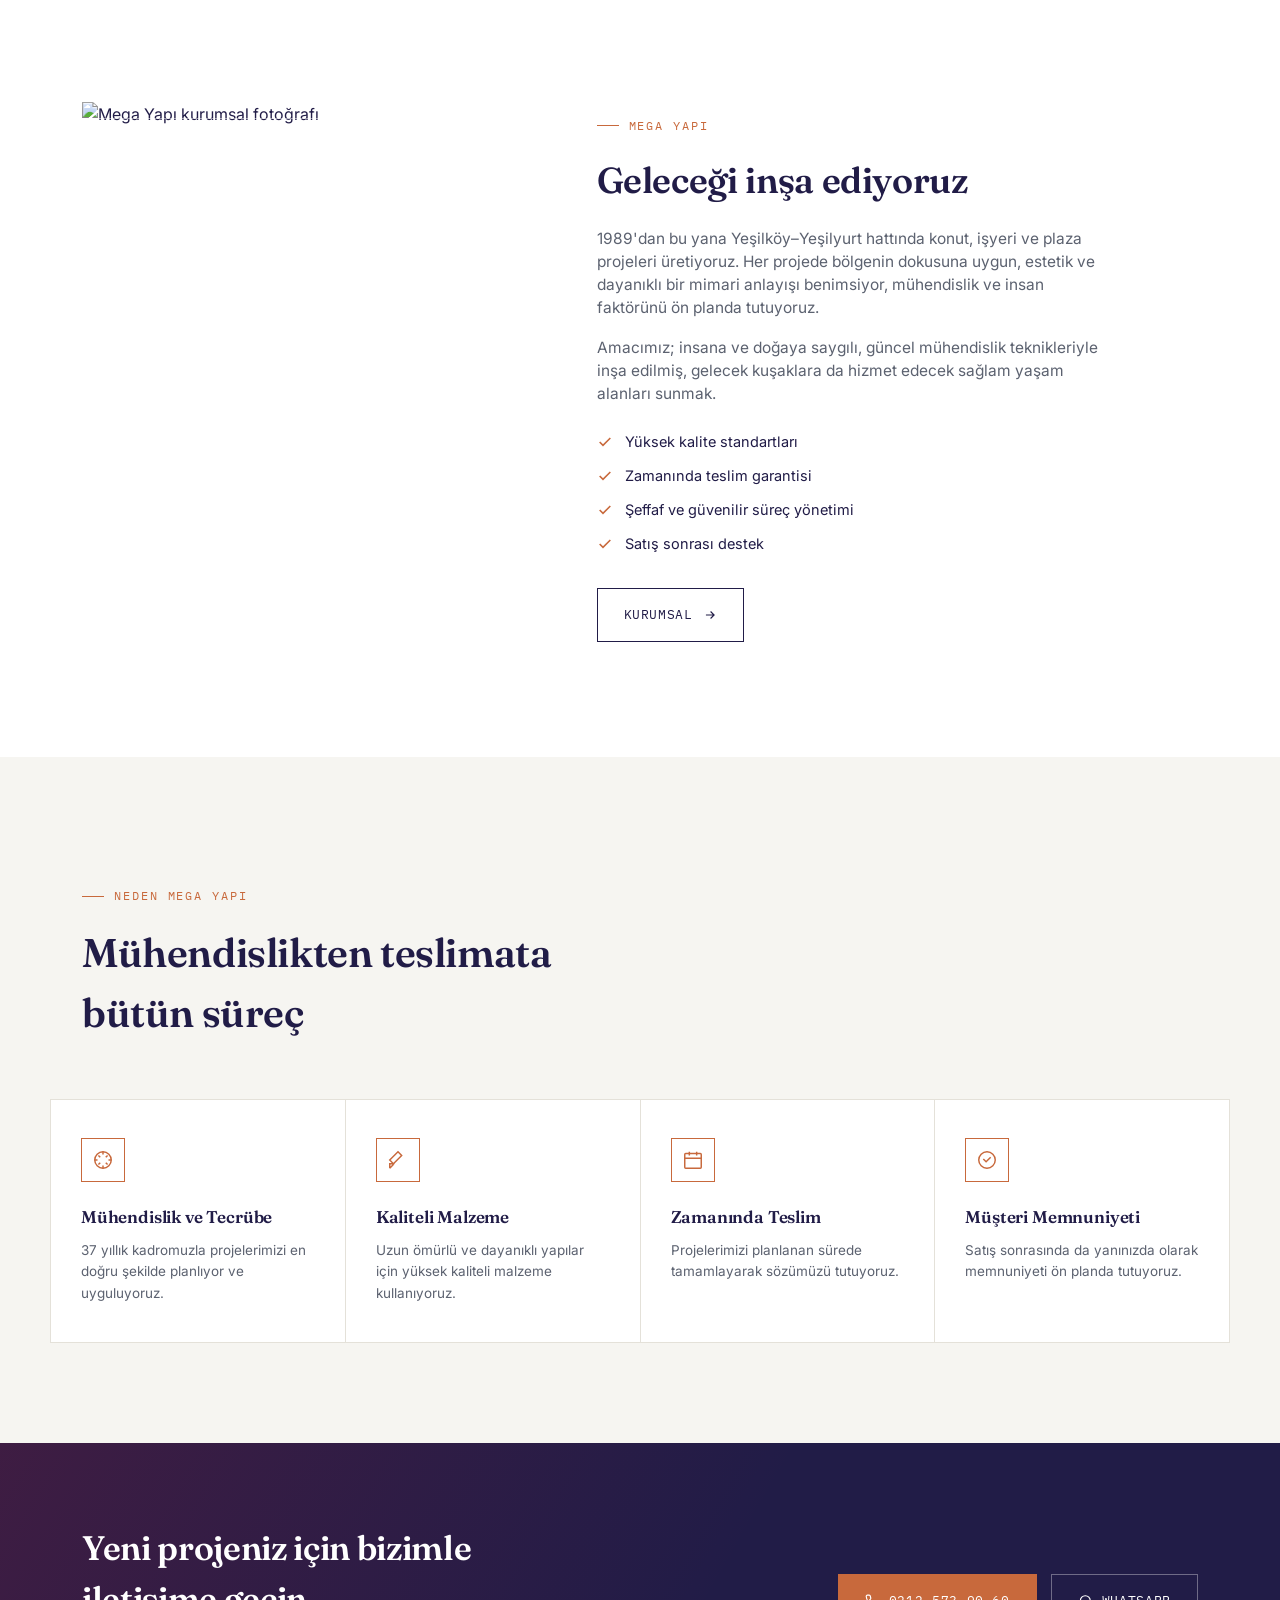
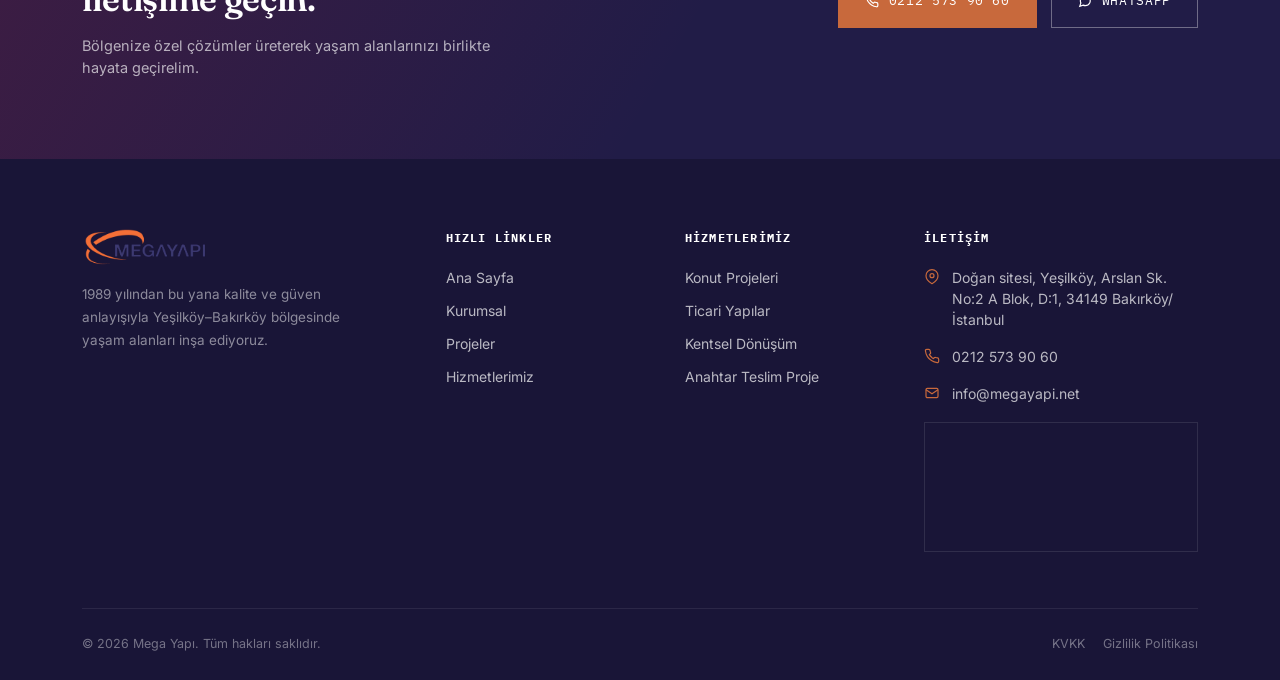
==== commit 0d2e3981: "Update index.html" ====
--- a/index.html
+++ b/index.html
@@ -8,7 +8,7 @@
 <meta property="og:title" content="Mega Yapı — 1989'dan Bugüne Güven, Kalite, Gelecek">
 <meta property="og:description" content="37 yıllık deneyimle, Yeşilköy–Bakırköy bölgesinde yaşam alanları inşa ediyoruz.">
 <meta property="og:type" content="website">
-<meta property="og:image" content="https://megayapi.net/images/slider/Hrt2.jpg">
+<meta property="og:image" content="assets/images/flzc.png">
 <meta name="twitter:card" content="summary_large_image">
 <meta name="twitter:title" content="Mega Yapı — 1989'dan Bugüne Güven, Kalite, Gelecek">
 <meta name="twitter:description" content="37 yıllık deneyimle, Yeşilköy–Bakırköy bölgesinde yaşam alanları inşa ediyoruz.">
@@ -52,7 +52,7 @@
   }
   .hero-bg{
     position:absolute;inset:0;
-    background-image:linear-gradient(180deg, rgba(15,17,21,0.55) 0%, rgba(15,17,21,0.45) 40%, rgba(12,14,18,0.92) 100%), url('https://megayapi.net/images/slider/Hrt2.jpg');
+    background-image:linear-gradient(180deg, rgba(15,17,21,0.55) 0%, rgba(15,17,21,0.45) 40%, rgba(12,14,18,0.92) 100%), "assets/images/flzc.png");
     background-size:cover;background-position:center;
   }
   .blueprint-grid{
@@ -215,7 +215,7 @@
 <header id="siteHeader">
   <div class="wrap">
     <a class="logo" href="index.html">
-    <img src="assets/images/logobg.png" alt="Mega Yapı Logo" class="logo-img">
+    <img src="assets/images/logowbg.png" alt="Mega Yapı Logo" class="logo-img">
     </a>
     <nav>
       <ul>
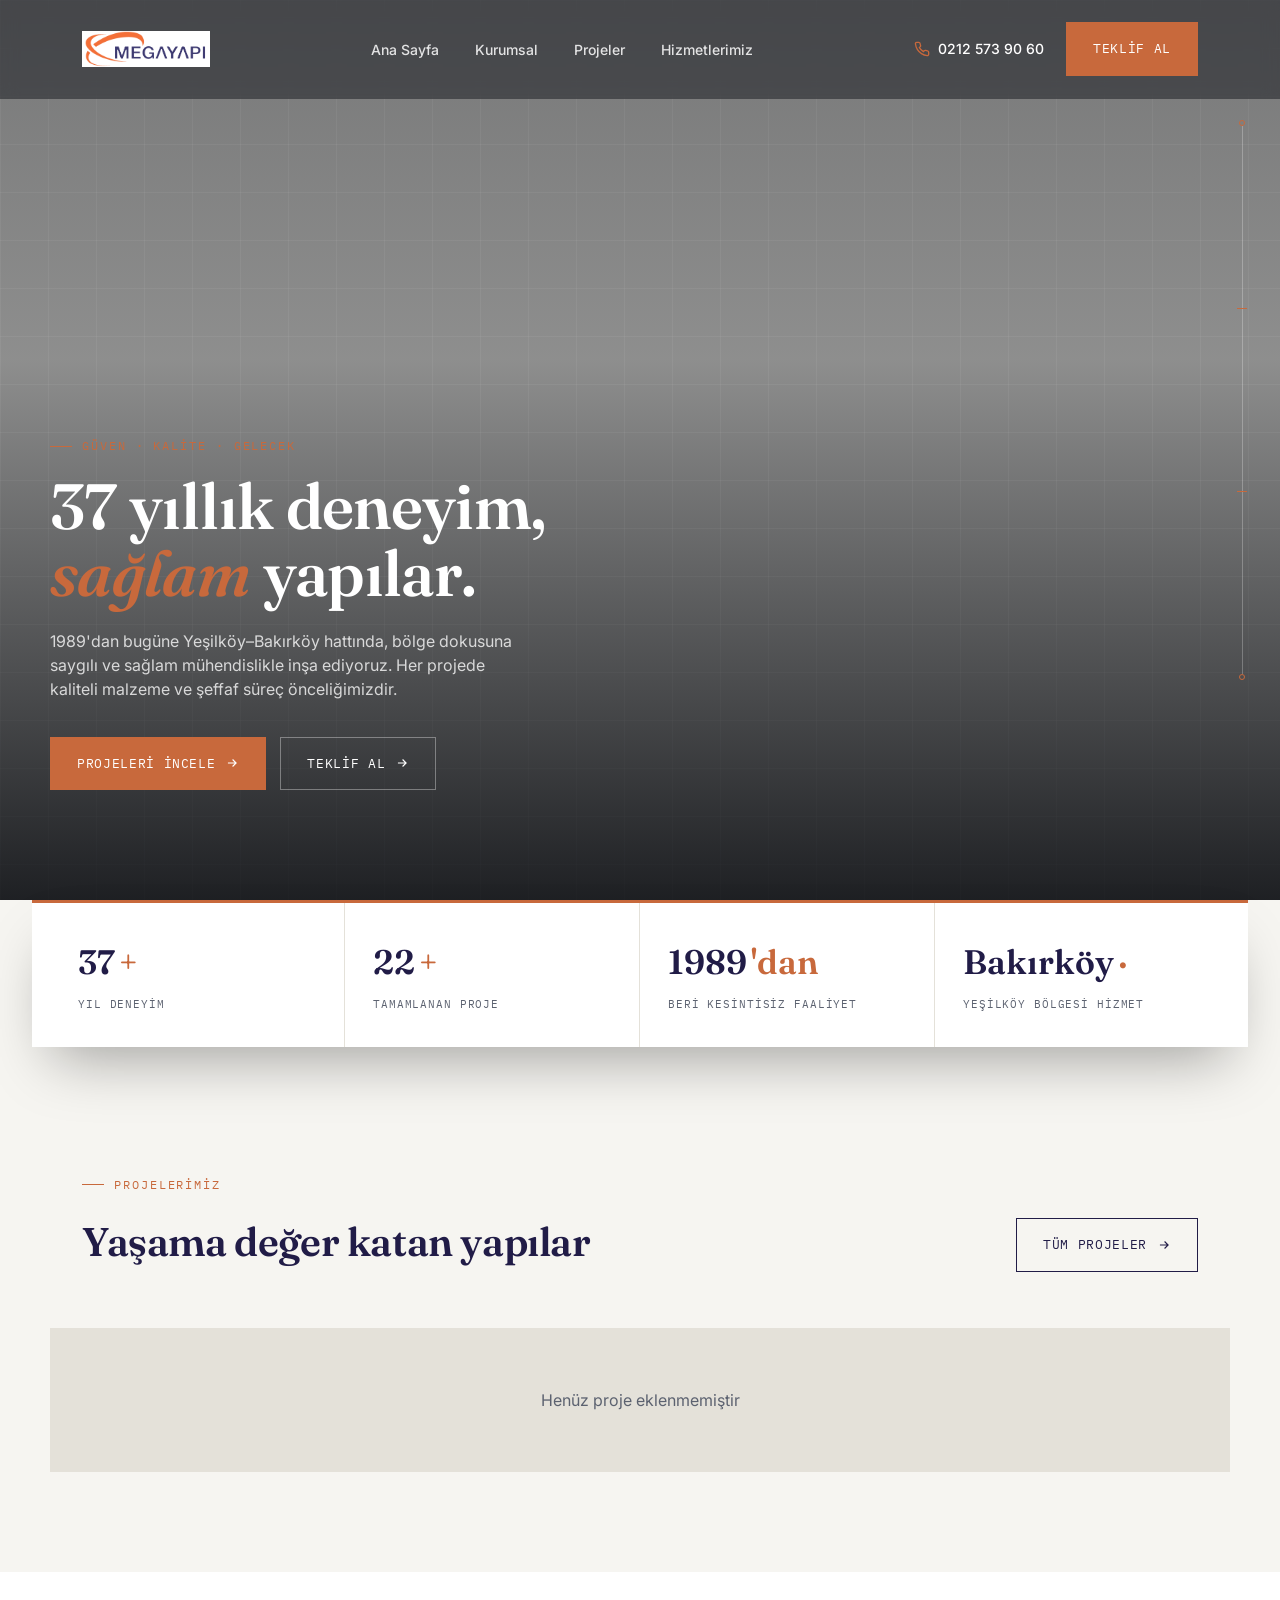
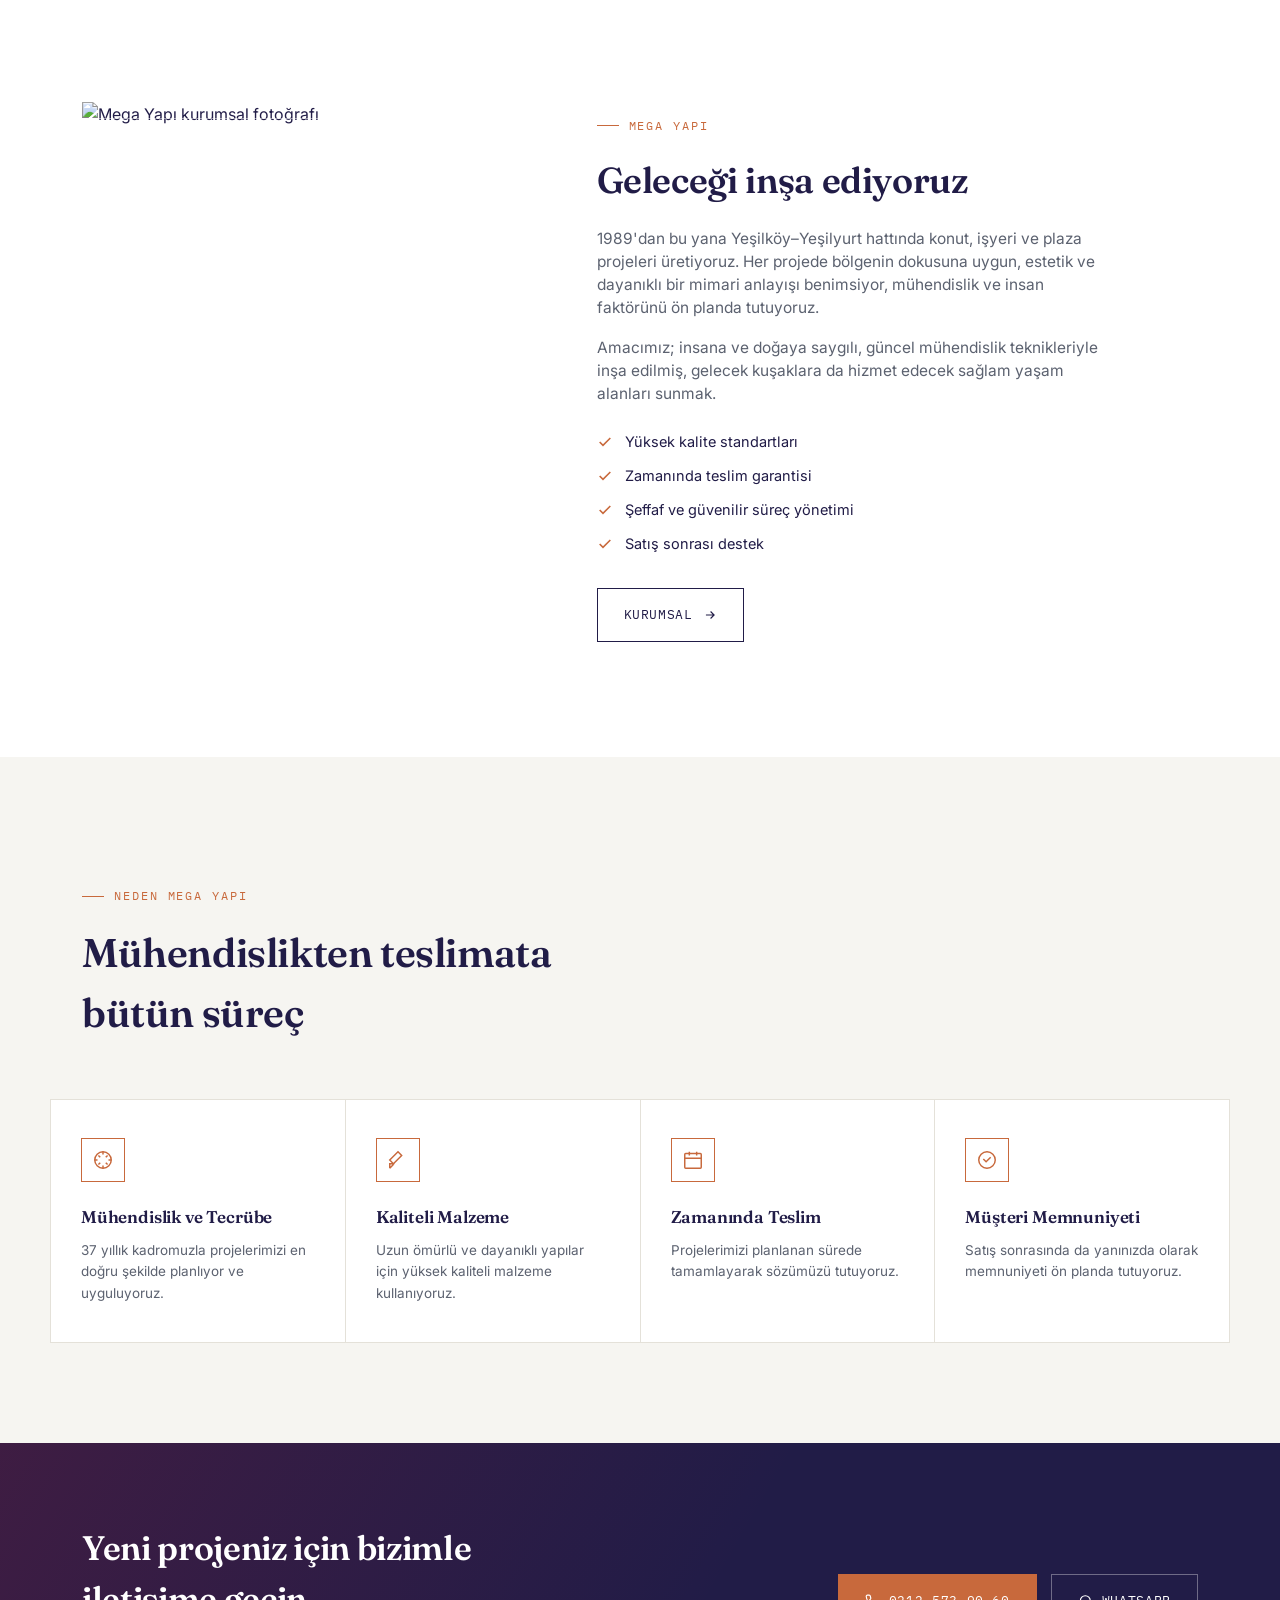
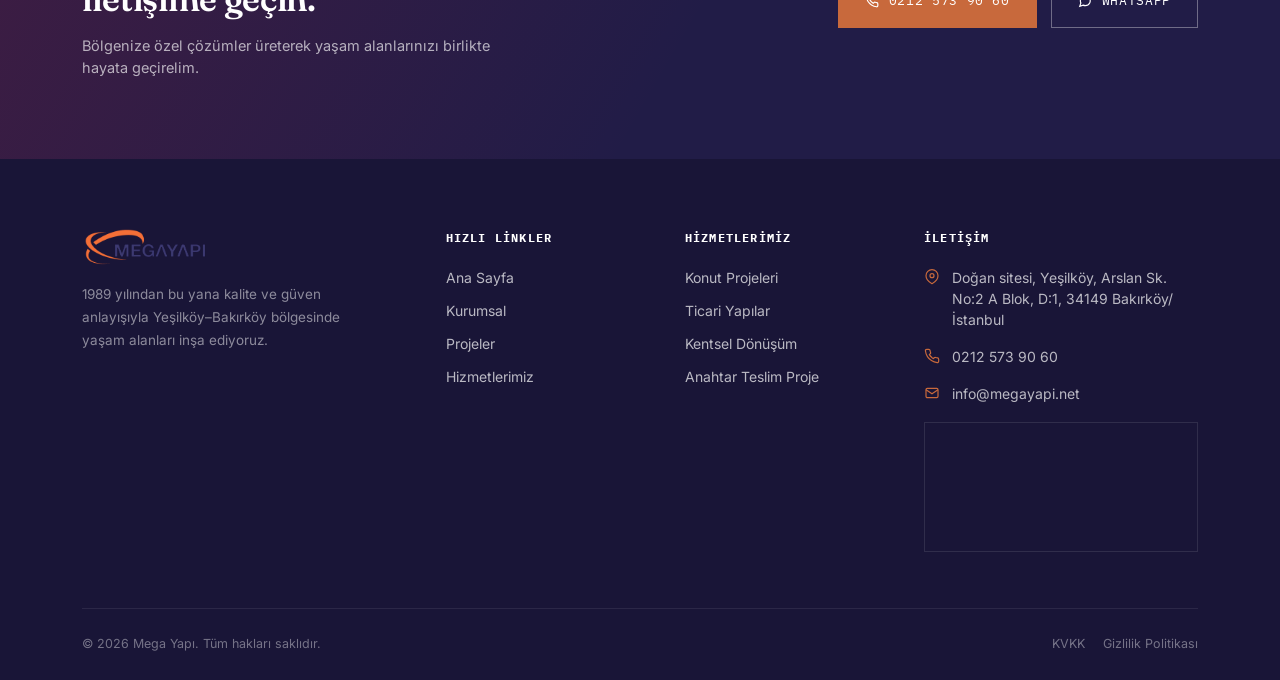
==== commit 04c6565b: "Update index.html" ====
--- a/index.html
+++ b/index.html
@@ -52,7 +52,7 @@
   }
   .hero-bg{
     position:absolute;inset:0;
-    background-image:linear-gradient(180deg, rgba(15,17,21,0.55) 0%, rgba(15,17,21,0.45) 40%, rgba(12,14,18,0.92) 100%), "assets/images/flzc.png");
+    background-image: linear-gradient(180deg, rgba(15,17,21,0.55) 0%, rgba(15,17,21,0.45) 40%, rgba(12,14,18,0.92) 100%), url("assets/images/flzc.png");
     background-size:cover;background-position:center;
   }
   .blueprint-grid{
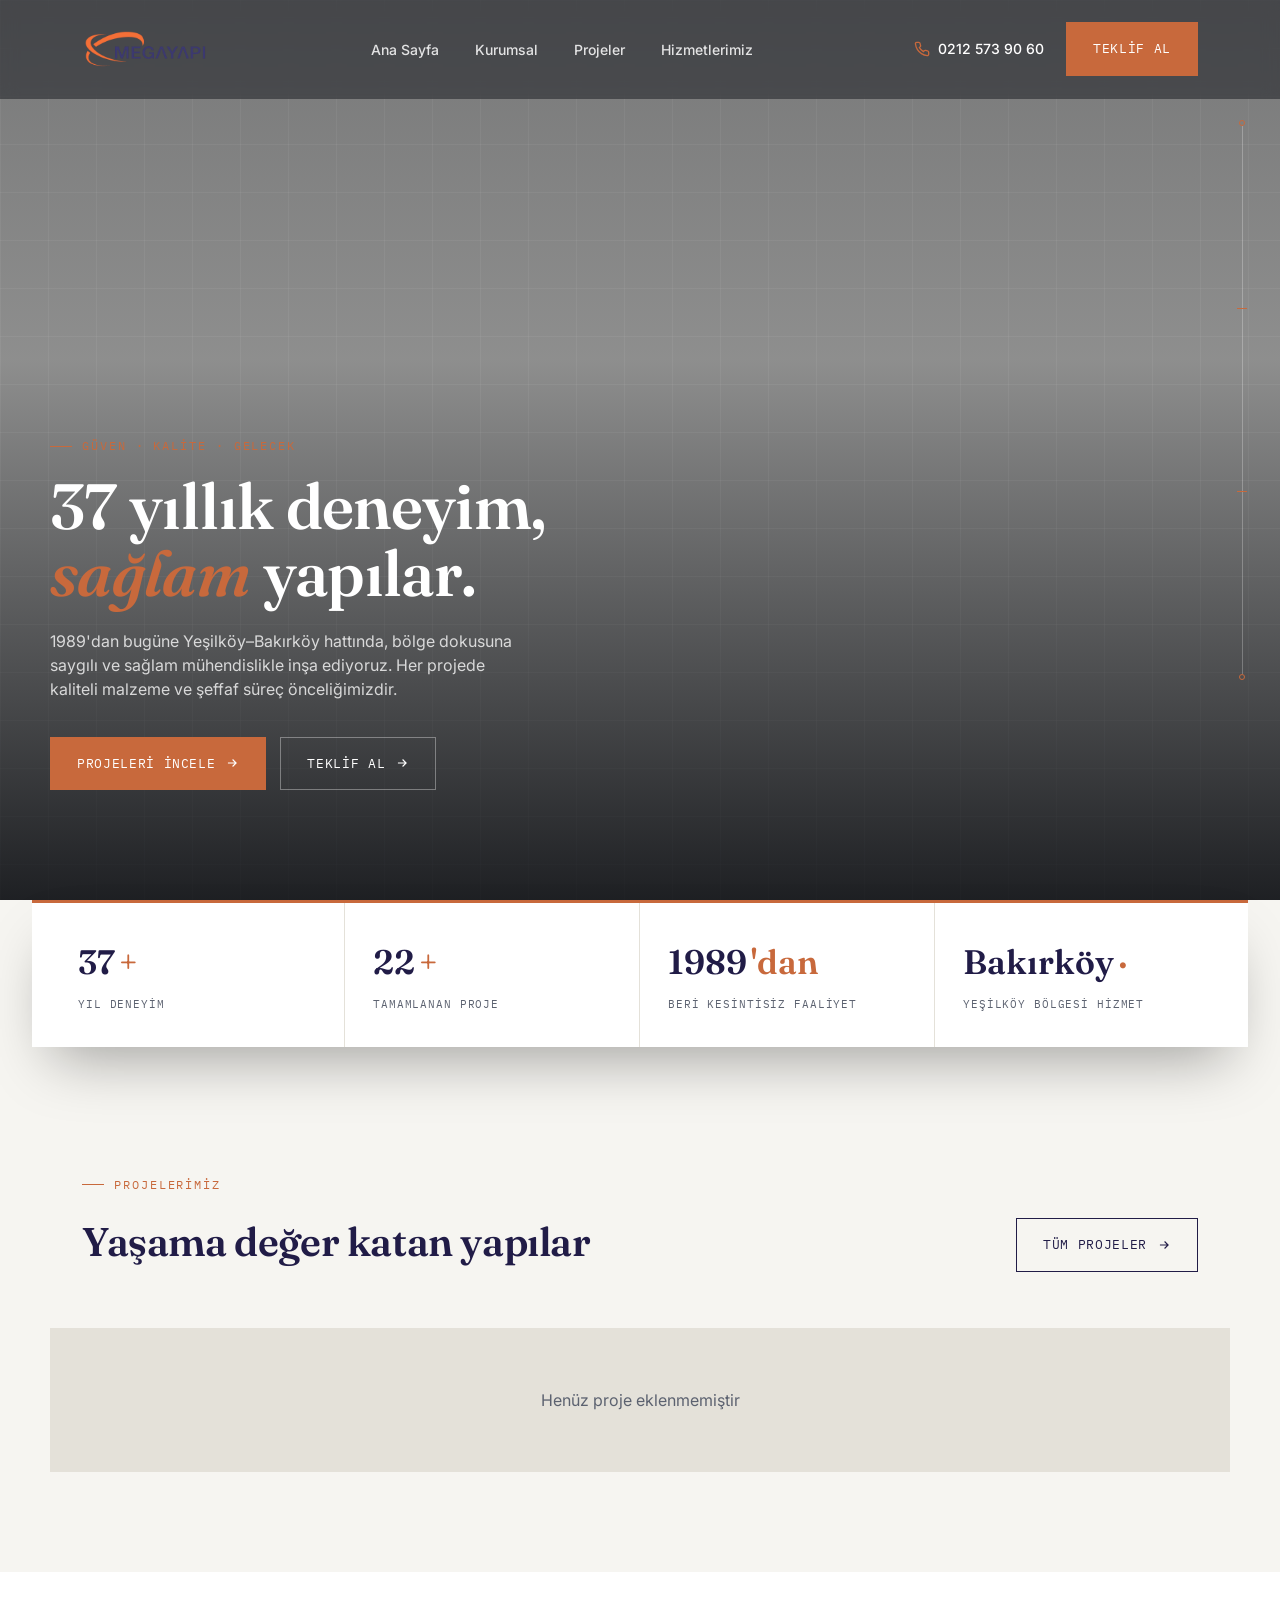
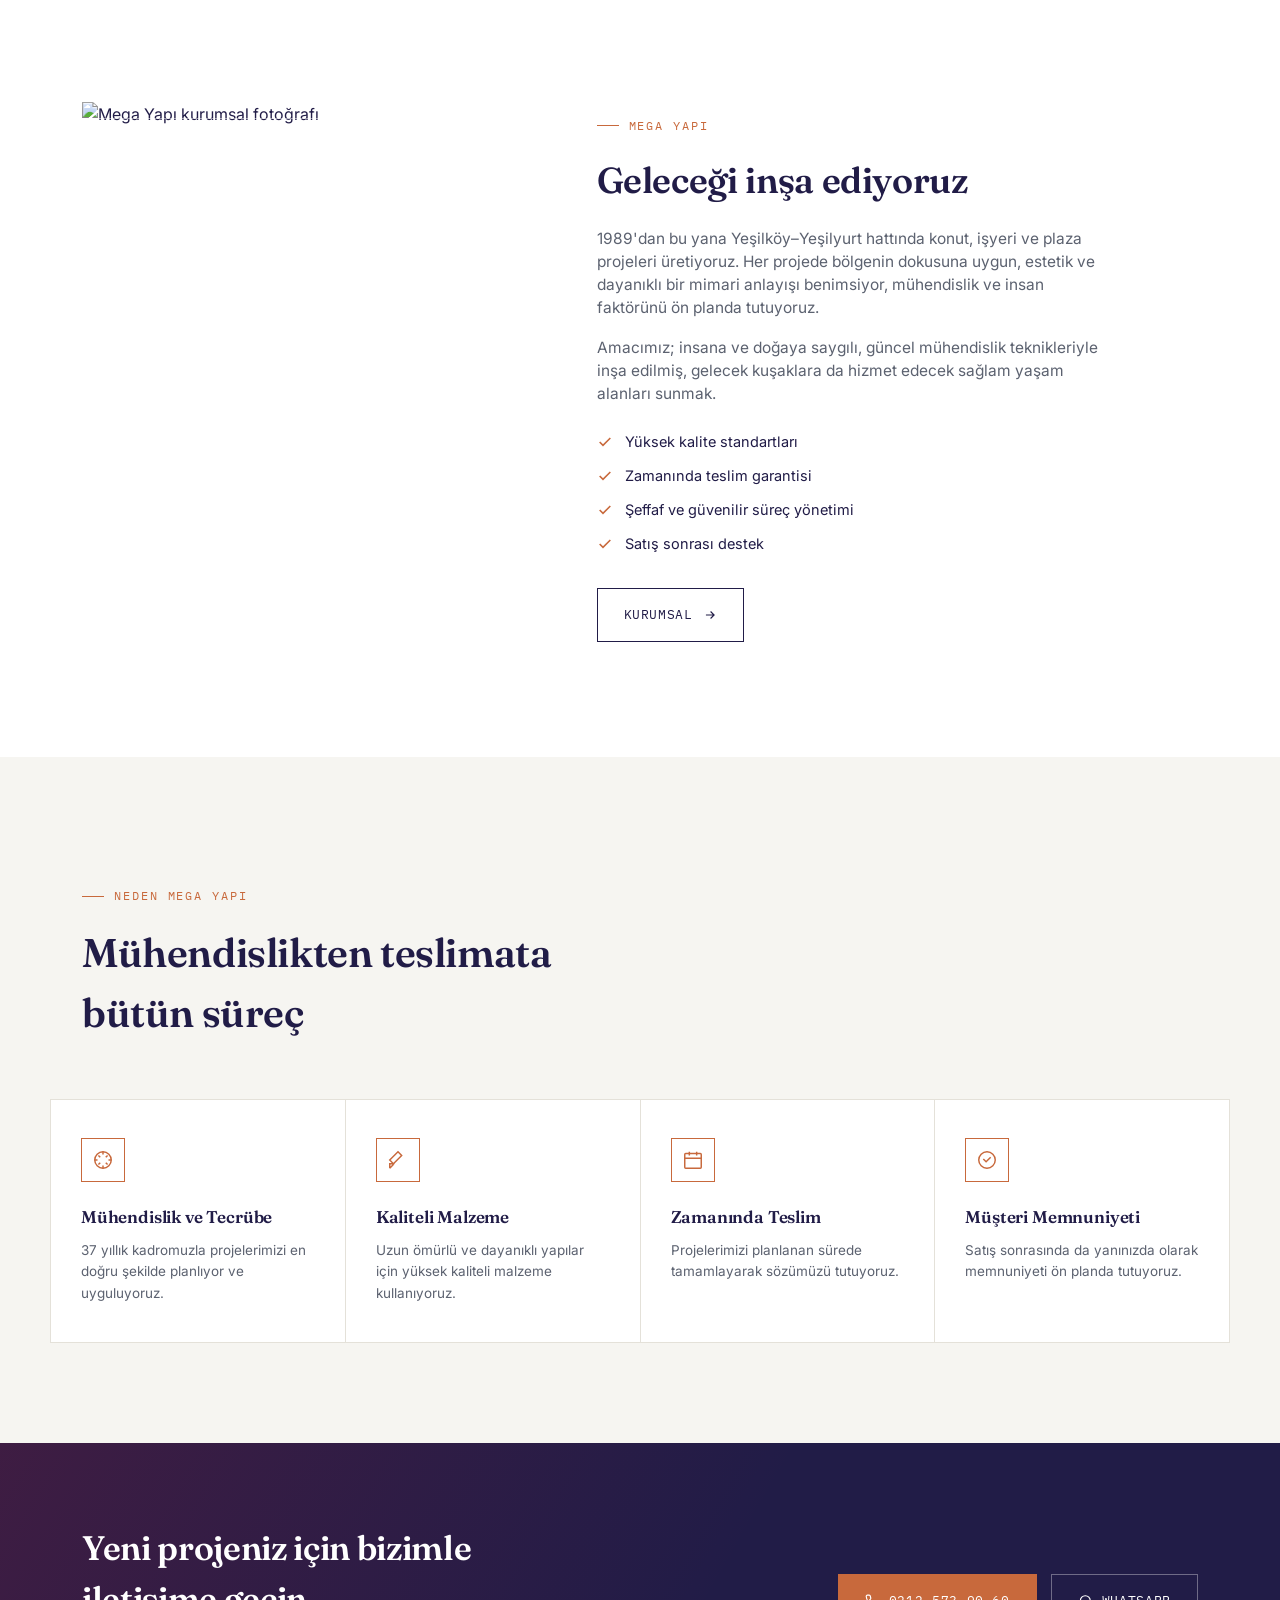
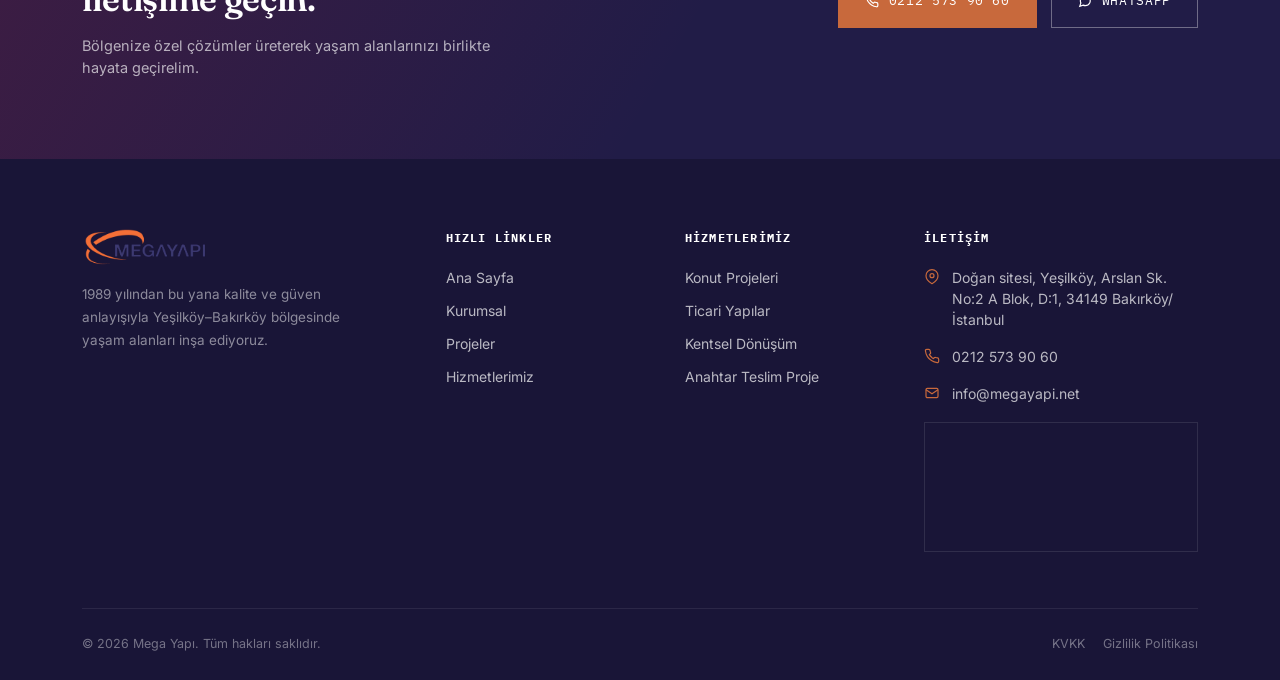
==== commit 0d2bce74: "Update index.html" ====
--- a/index.html
+++ b/index.html
@@ -12,7 +12,7 @@
 <meta name="twitter:card" content="summary_large_image">
 <meta name="twitter:title" content="Mega Yapı — 1989'dan Bugüne Güven, Kalite, Gelecek">
 <meta name="twitter:description" content="37 yıllık deneyimle, Yeşilköy–Bakırköy bölgesinde yaşam alanları inşa ediyoruz.">
-<meta name="twitter:image" content="https://megayapi.net/images/slider/Hrt2.jpg">
+<meta name="twitter:image" content="assets/images/flzc.png">
 
 <script type="application/ld+json">
 {
@@ -20,7 +20,7 @@
   "@type": "LocalBusiness",
   "name": "Mega Yapı",
   "description": "İnşaat ve gayrimenkul geliştirme şirketi",
-  "image": "https://megayapi.net/images/slider/Hrt2.jpg",
+  "image": "assets/images/flzc.png",
   "address": {
     "@type": "PostalAddress",
     "streetAddress": "Yeşilköy Mah. Demiryolu Cad. No:32",
@@ -33,11 +33,7 @@
   "email": "info@megayapi.net",
   "founded": "1989",
   "foundingDate": "1989",
-  "sameAs": [
-    "https://www.instagram.com/megayapi",
-    "https://www.facebook.com/megayapi",
-    "https://www.linkedin.com/company/megayapi"
-  ]
+  
 }
 </script>
 
@@ -215,7 +211,7 @@
 <header id="siteHeader">
   <div class="wrap">
     <a class="logo" href="index.html">
-    <img src="assets/images/logowbg.png" alt="Mega Yapı Logo" class="logo-img">
+    <img src="assets/images/logobg.png" alt="Mega Yapı Logo" class="logo-img">
     </a>
     <nav>
       <ul>
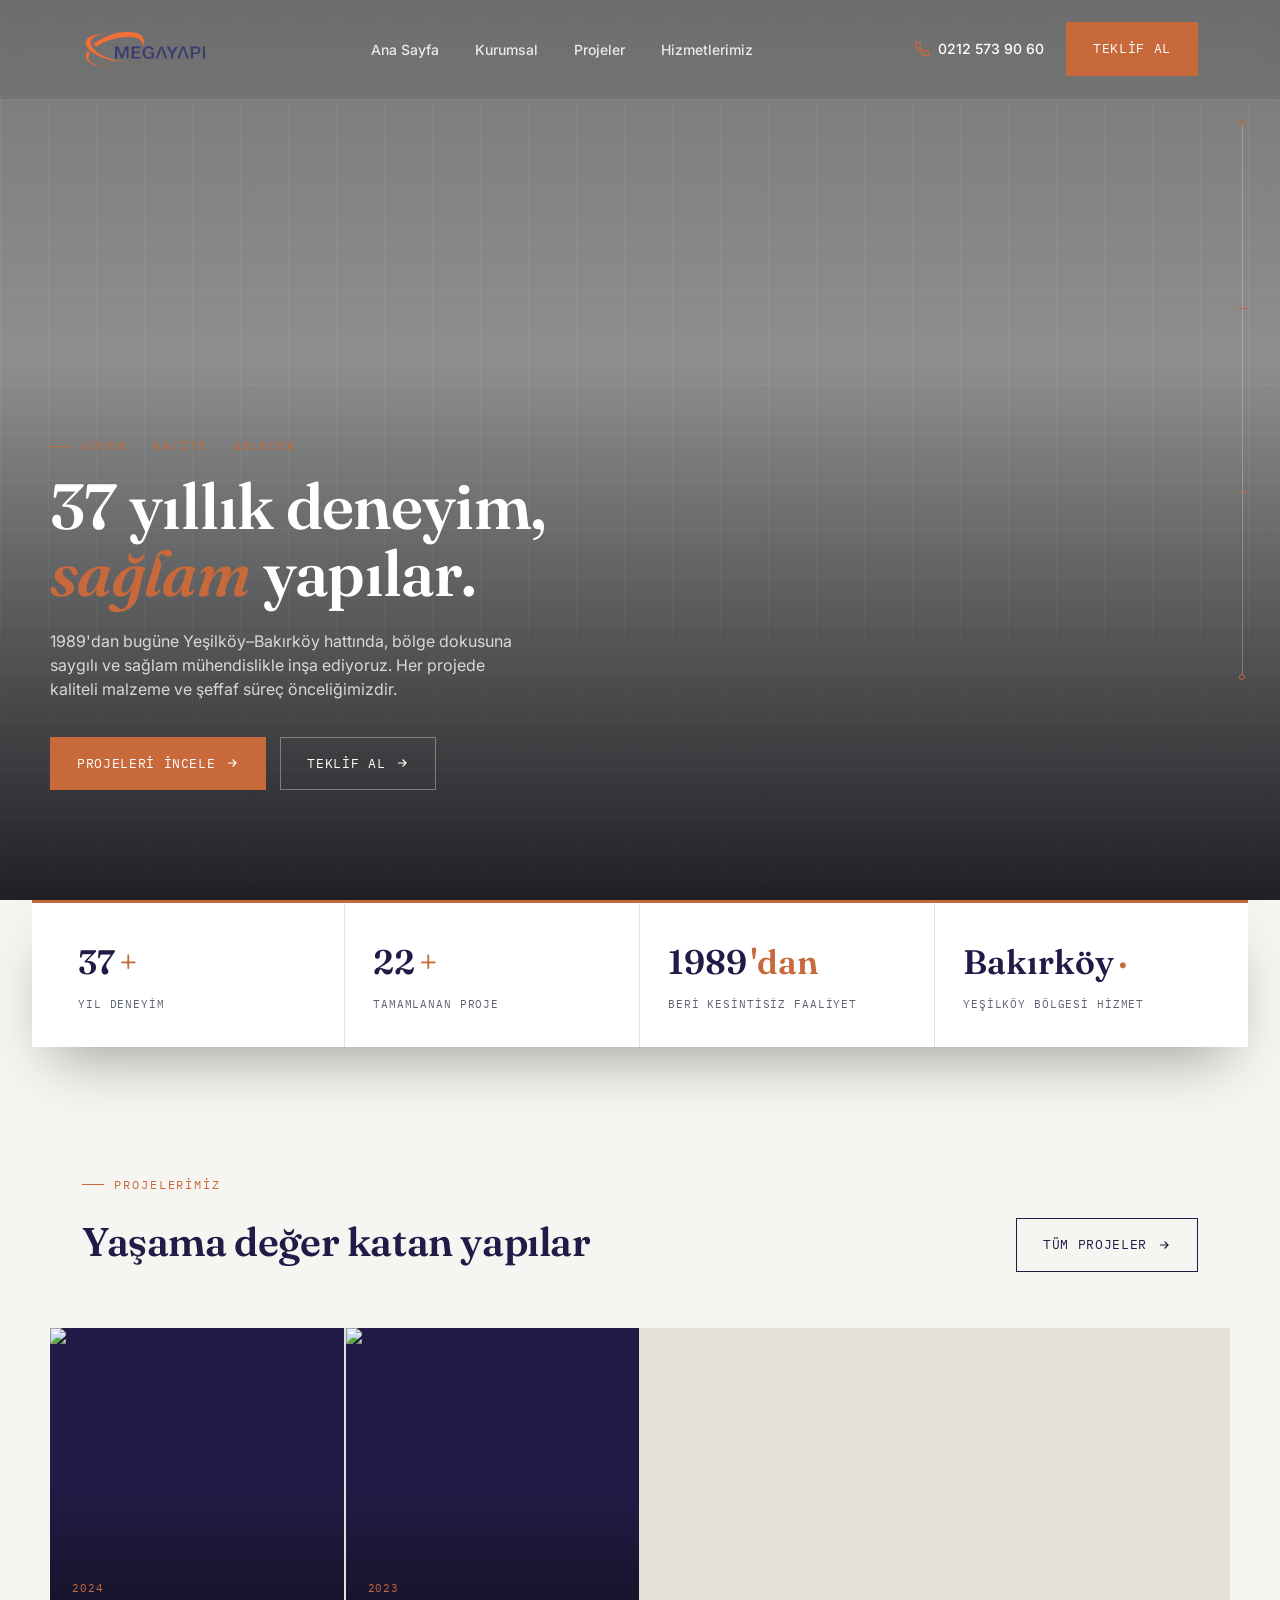
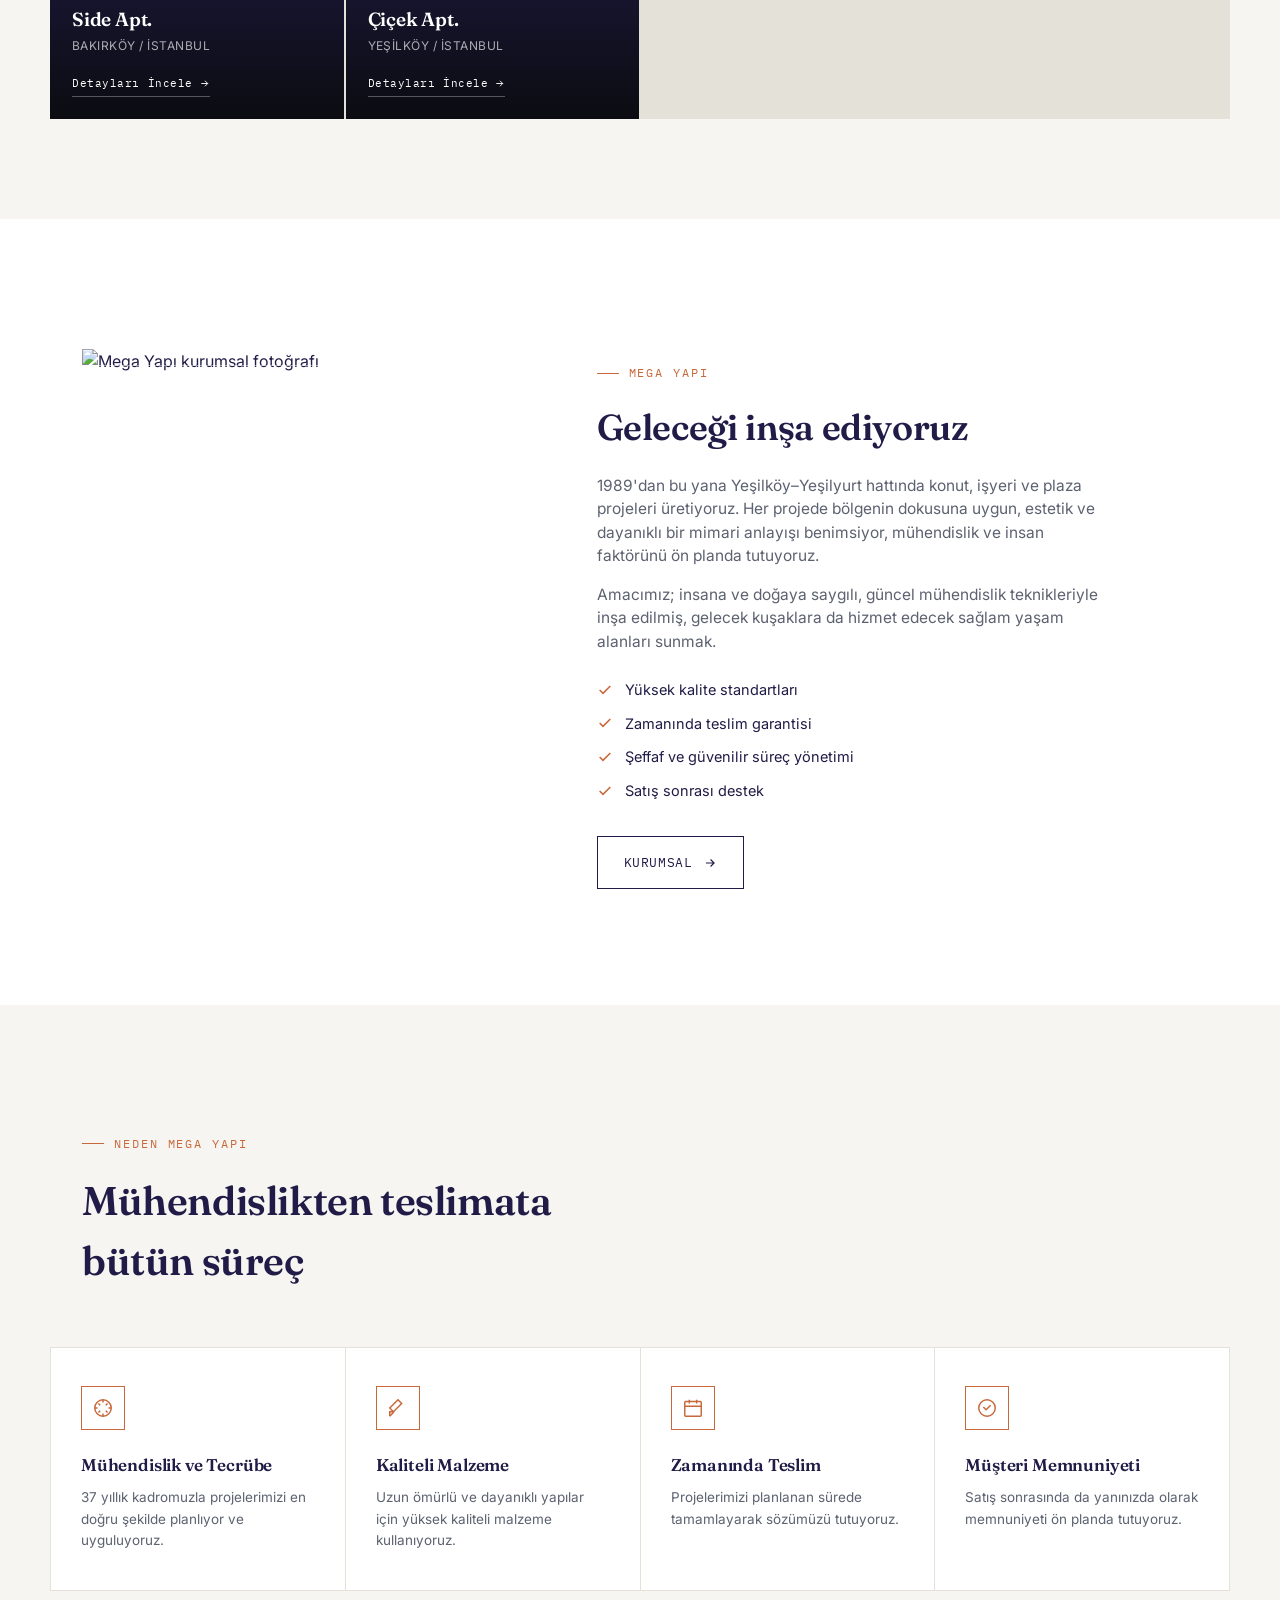
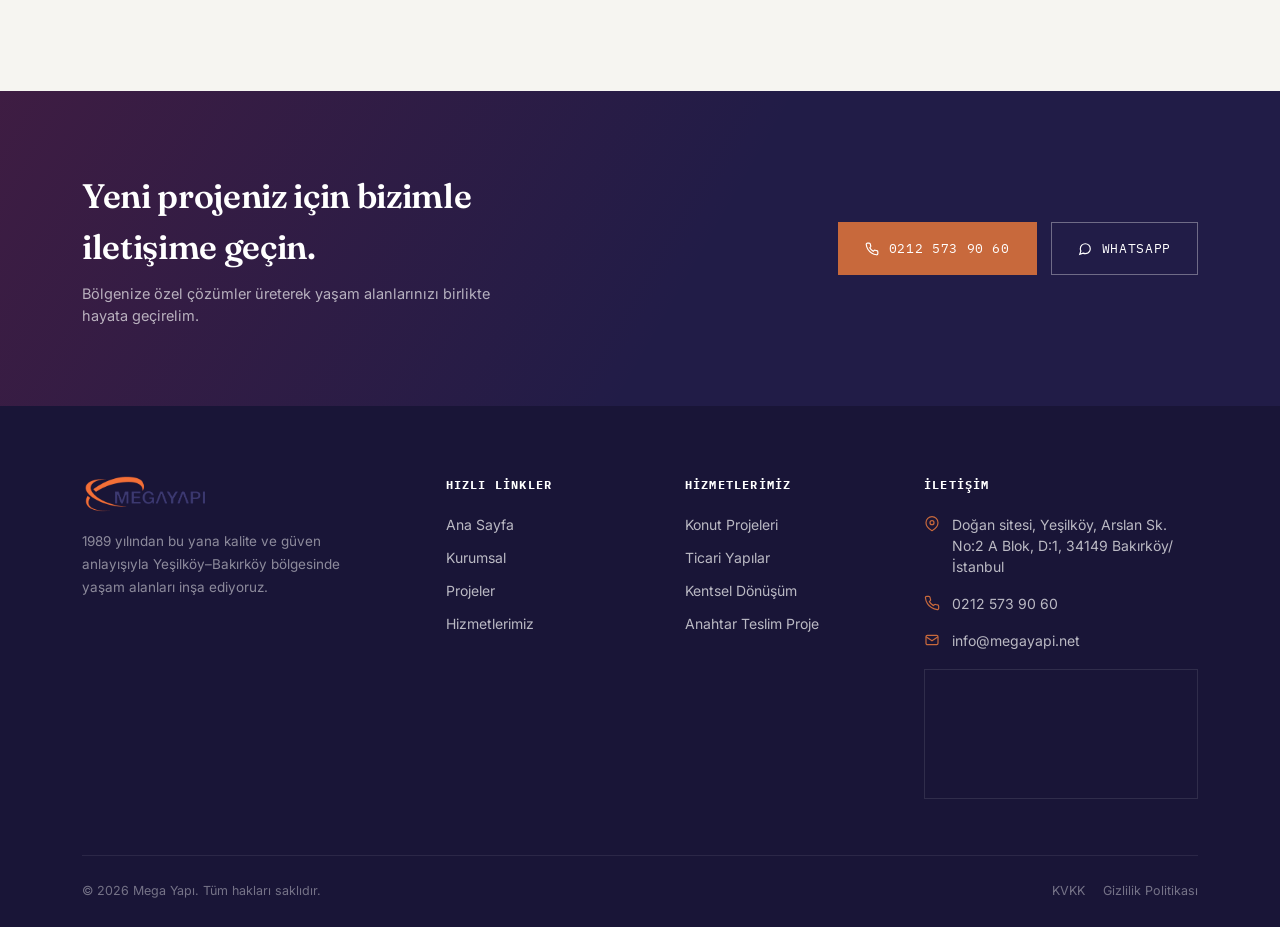
==== commit 68025daa: "Update index.html" ====
--- a/index.html
+++ b/index.html
@@ -425,8 +425,8 @@
 
 <script src="assets/js/app.js"></script>
 <script>
-  function renderHomeProjects() {
-    const projects = getProjects();
+  async function renderHomeProjects() {
+    const projects = await getProjects();
     const grid = document.getElementById('homeProjectsGrid');
     
     if (projects.length === 0) {
--- a/assets/css/style.css
+++ b/assets/css/style.css
@@ -72,12 +72,12 @@
   padding:22px 0;
   transition:all .35s ease;
   border-bottom:1px solid transparent;
-  background:rgba(20,23,28,0.5);
+  background:rgba(20,23,28,0.1);
   backdrop-filter:blur(8px);
 }
 
 header.scrolled{
-  background:rgba(35,32,90,.97);
+  rgba(110, 109, 119, 0.97);
   padding:14px 0;
   border-bottom:1px solid rgba(255,255,255,0.08);
 }
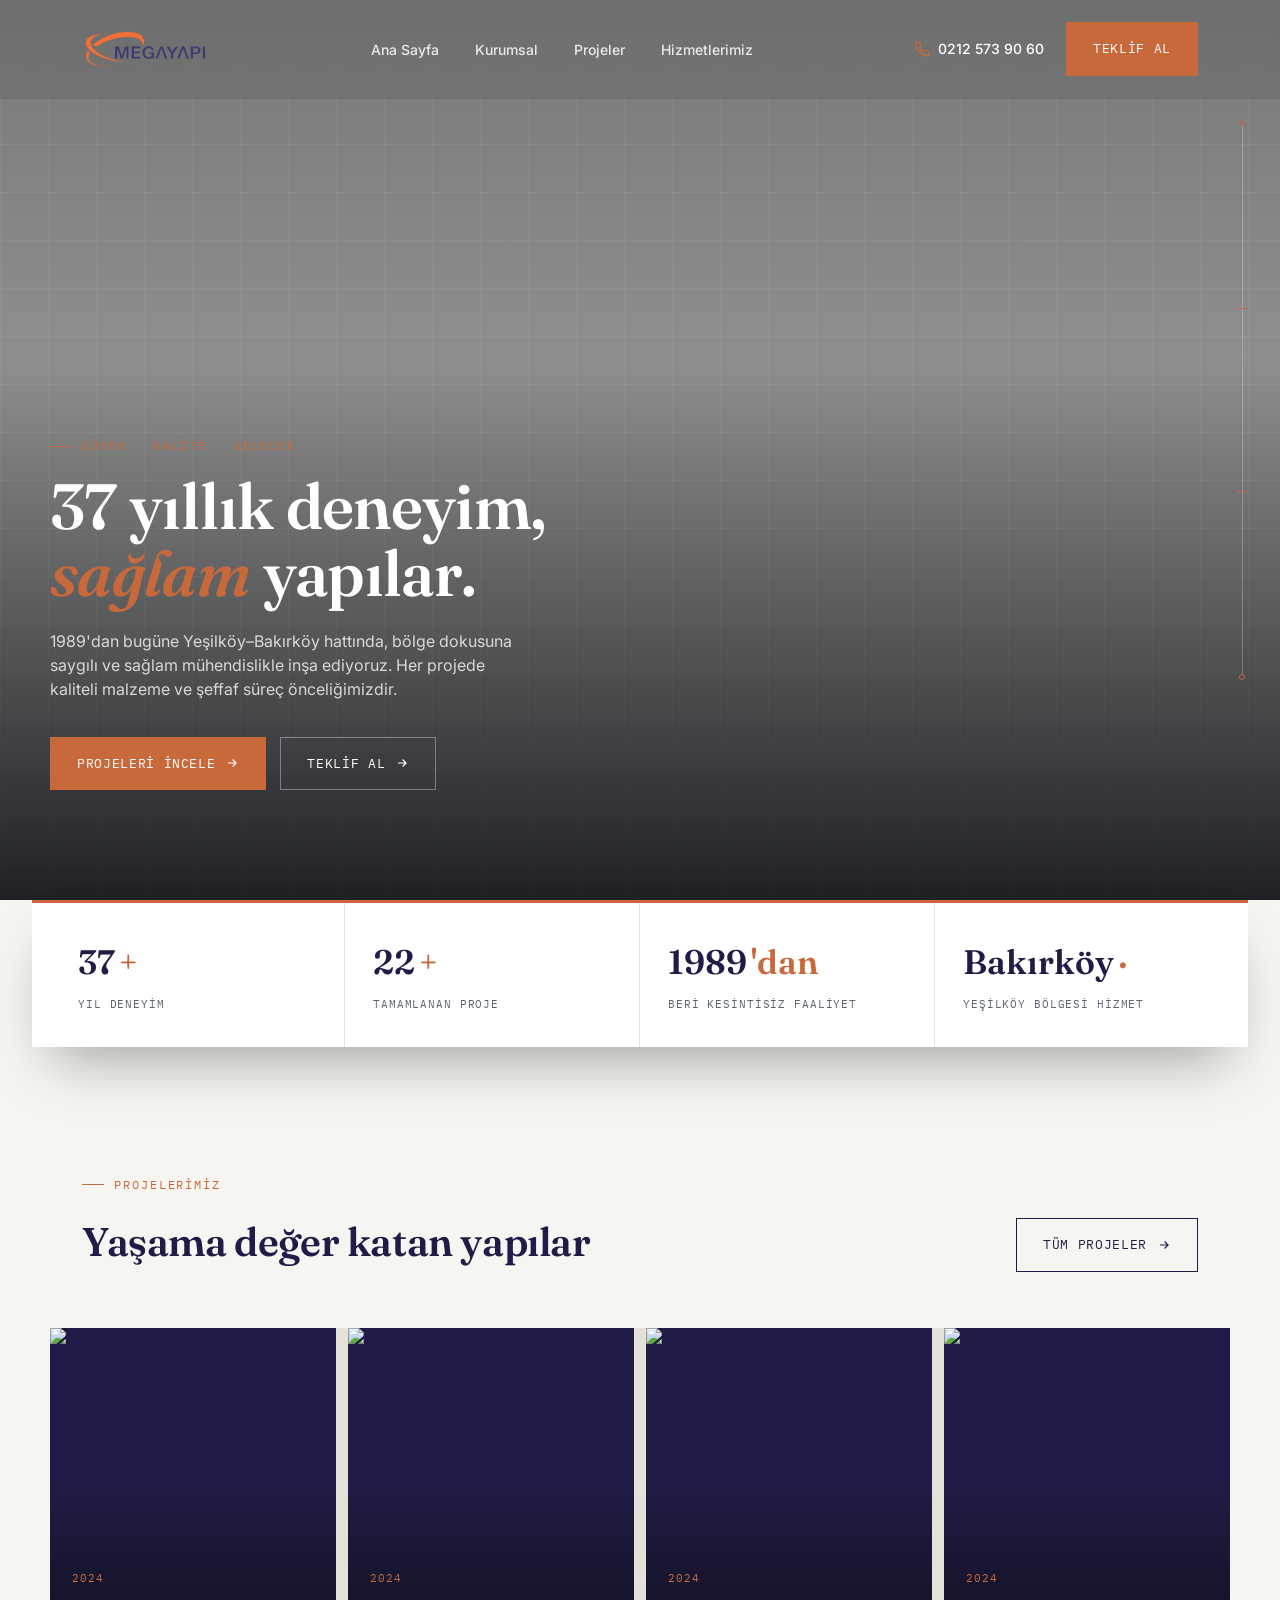
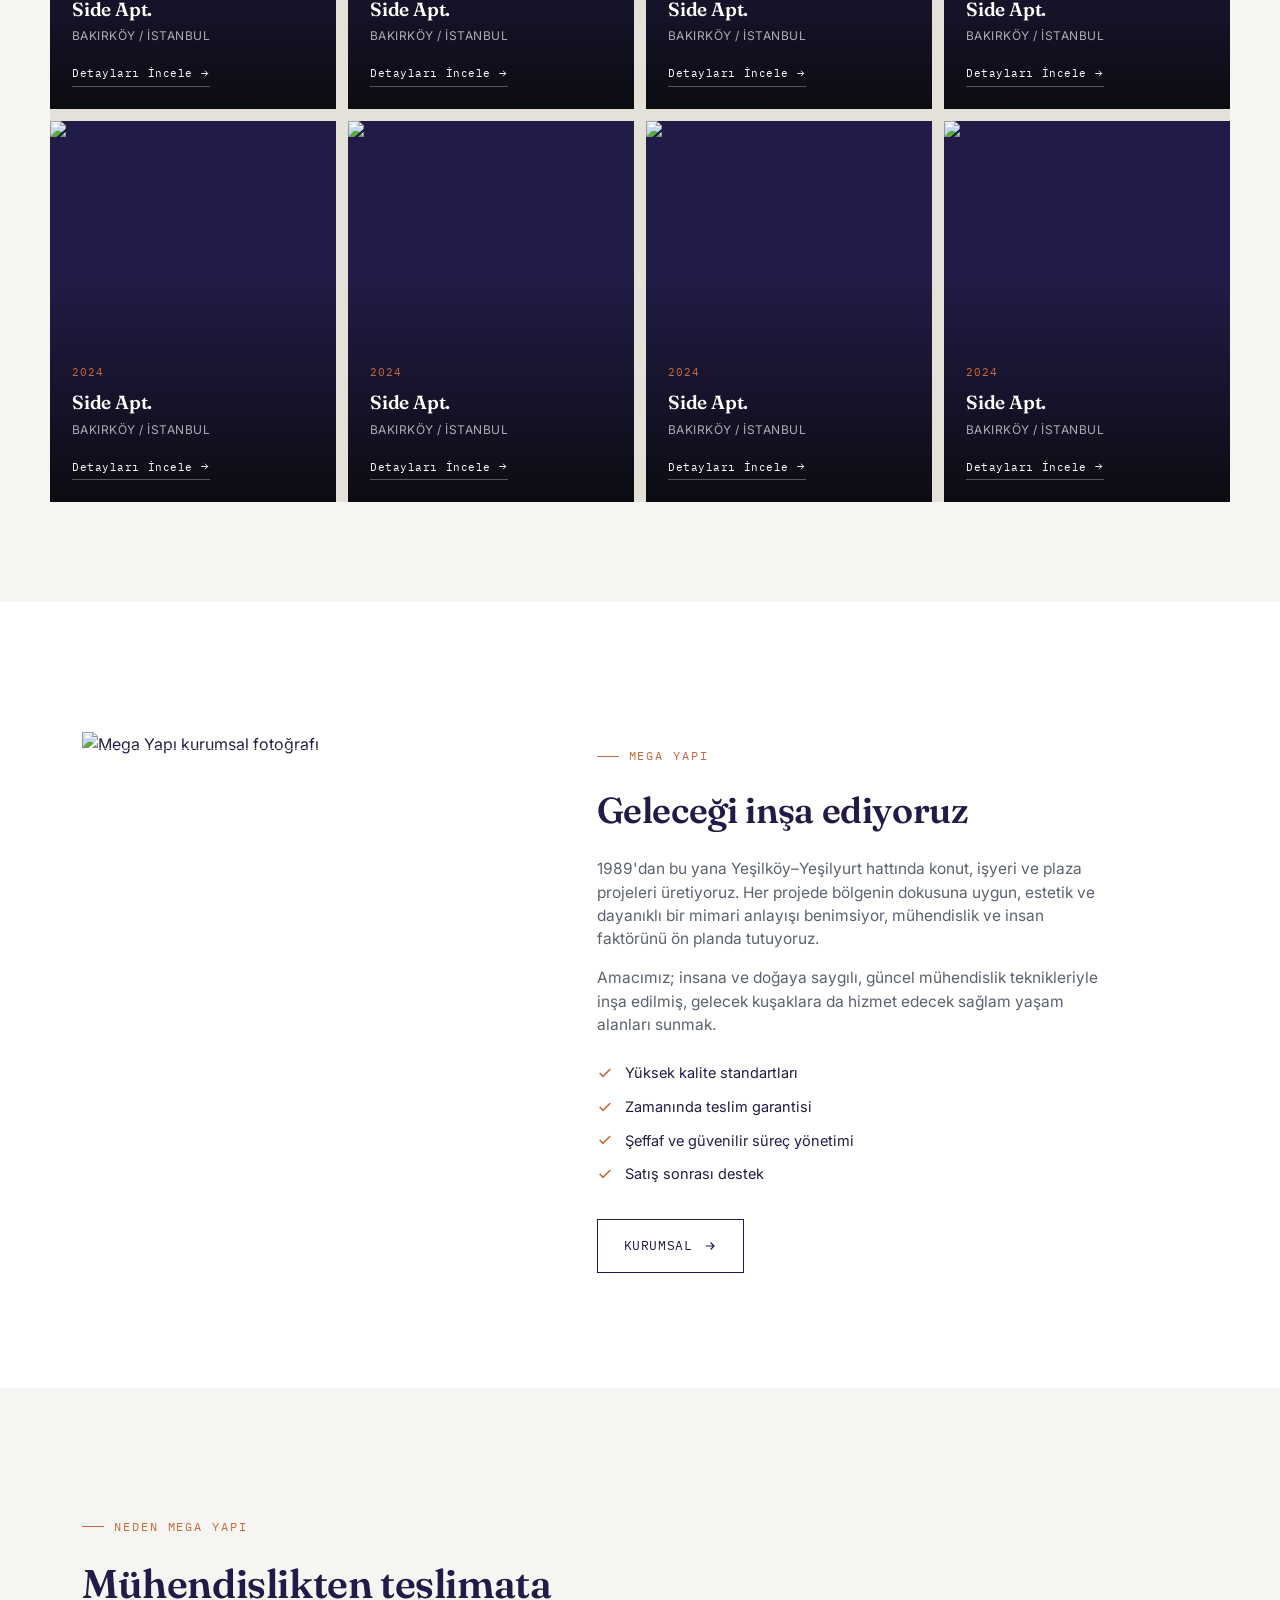
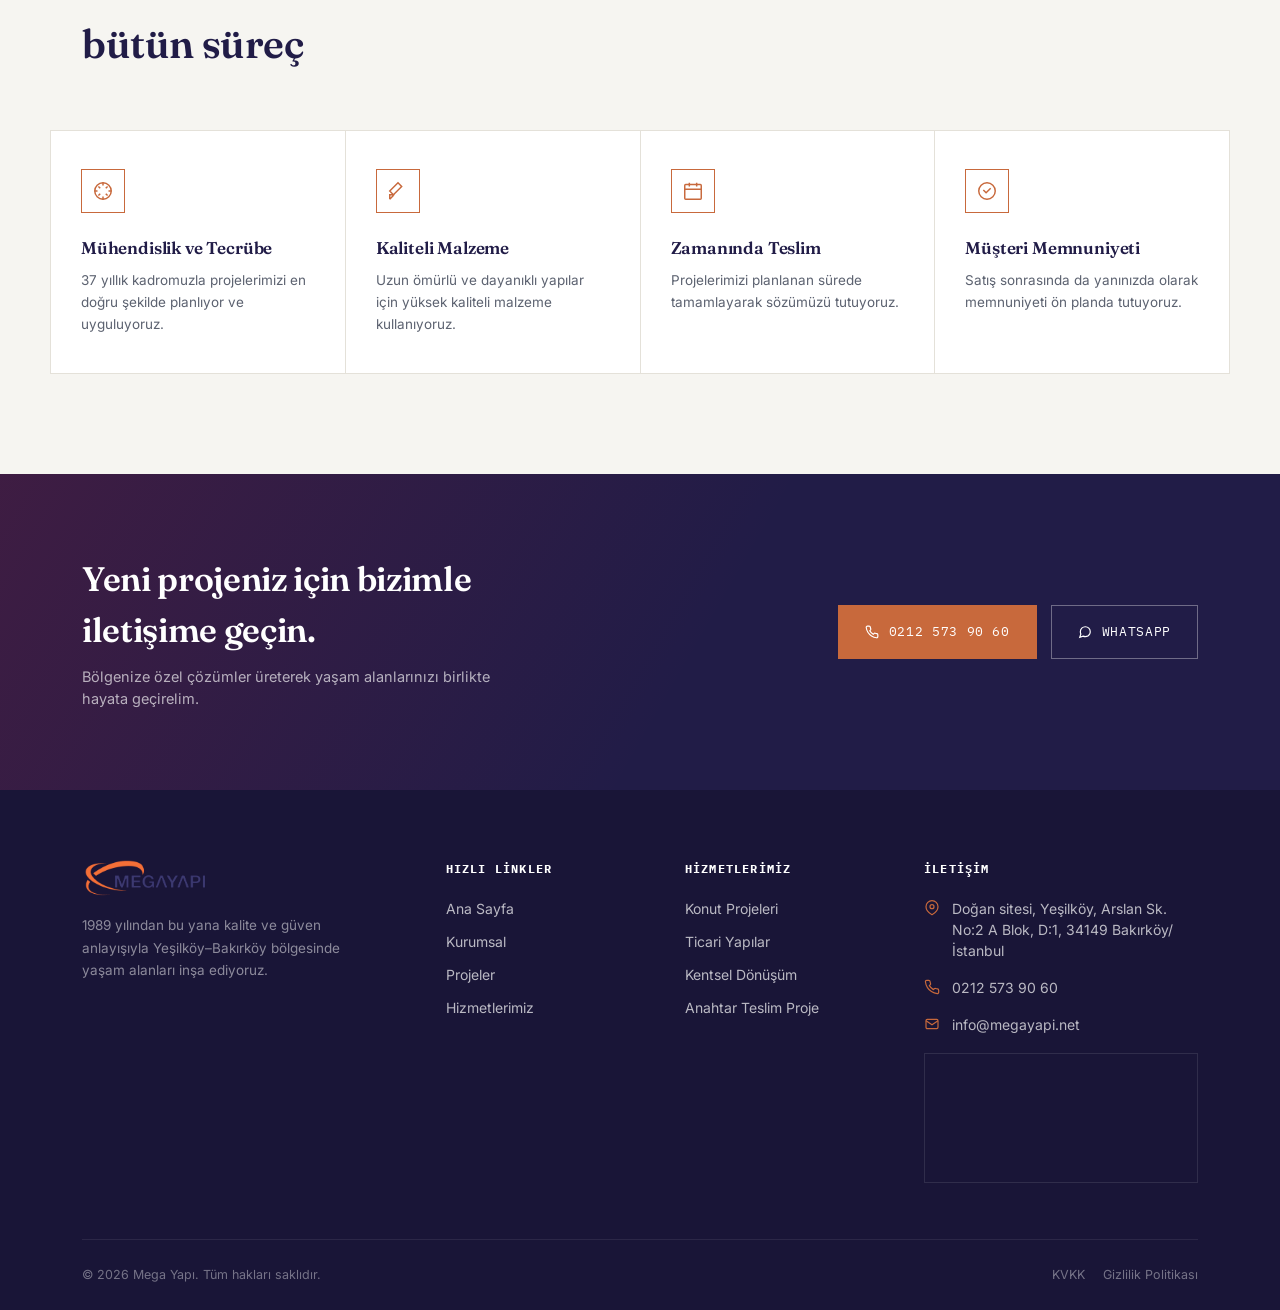
==== commit 5cc8ffd0: "Update index.html" ====
--- a/index.html
+++ b/index.html
@@ -115,7 +115,8 @@
   .section-head h2{font-size:clamp(28px,3.4vw,40px);max-width:520px;}
 
   .projects-grid{
-    display:grid;grid-template-columns:repeat(4,1fr);gap:2px;
+    display:grid;grid-template-columns:repeat(4,1fr);
+    gap:12px;
     background:var(--line);
   }
   .project-card{
